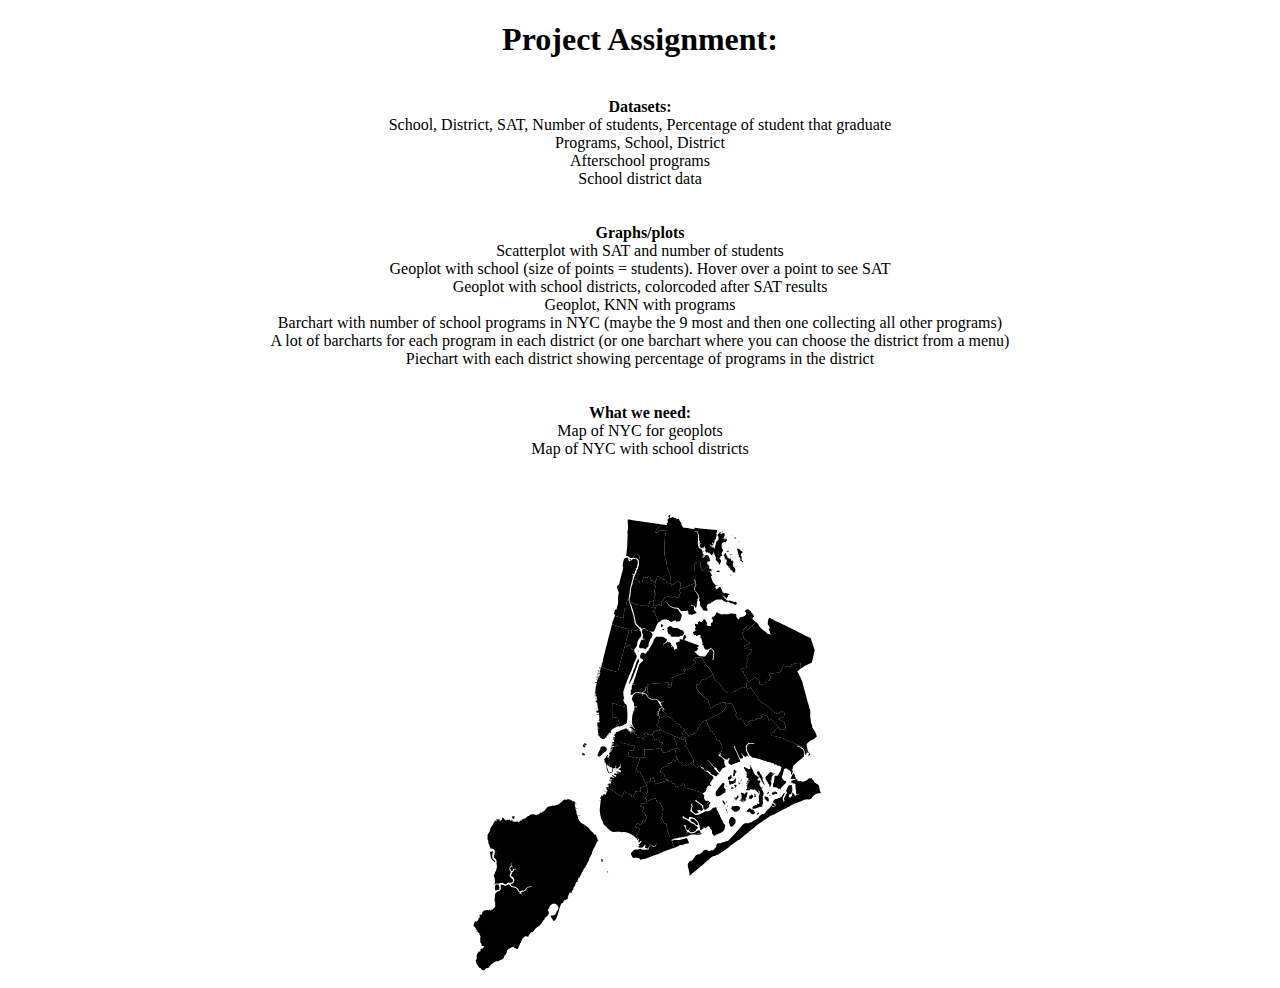
==== finalassignment/index.html @ 37b3499d "no message" ====
<!DOCTYPE html>
<html>
	<head>
		<meta charset="utf-8">
		<title>D3 Page Template</title>
		<script type="text/javascript" src="../d3/d3.js"></script>
		<link rel="stylesheet" href="style.css">
	</head>
<body>
	<h1>Project Assignment:</h1>
	<br/>
	<b>Datasets:</b><br/>
	School, District, SAT, Number of students, Percentage of student that graduate<br/>
	Programs, School, District <br/>
	Afterschool programs <br>
	School district data <br>
	
	<br/>
	<br/>
	<b>Graphs/plots</b><br/>
	Scatterplot with SAT and number of students <br/>
	Geoplot with school (size of points = students). Hover over a point to see SAT <br/>
	Geoplot with school districts, colorcoded after SAT results </br>
	Geoplot, KNN with programs <br/>
	Barchart with number of school programs in NYC (maybe the 9 most and then one collecting all other programs) <br/>
	A lot of barcharts for each program in each district (or one barchart where you can choose the district from a menu) <br>
	Piechart with each district showing percentage of programs in the district <br>
	<br/>
	<br/>
	<b>What we need:</b> <br/>
	Map of NYC for geoplots <br/>
	Map of NYC with school districts <br/>
	
	
	<br/>
	
	<script type="text/javascript">
	
	var w = 500;
	var h = 500;
	
	
						
	d3.json("districts.json", function(json) {

	var center = d3.geo.centroid(json)
	var offset = [300, 0];
    //var projection = d3.geo.mercator().center(center)
      //    .translate(offset);
	var projection = d3.geo.conicEqualArea().scale([55000]).translate([480, 250]).center([22.35, 40.65]).rotate([96, 0]).parallels([29.5, 45.5]);

	var path = d3.geo.path()
						.projection(projection);
	
	var svg = d3.select("body")
						.append("svg")
						.attr("width", w)
						.attr("height", h);
						
        svg.selectAll("path")
           .data(json.features)
           .enter()
           .append("path")
           .attr("d", path);

	});
	</script>

</body>
</html
---- finalassignment/style.css ----
div.bar {
    display: inline-block;
    width: 20px;
    height: 75px; 
    background-color: teal;
	margin-right: 2px;
}

svg.rect {
	margin-right: 2px;
}

.axis path,
.axis line {
    fill: none;
    stroke: black;
    shape-rendering: crispEdges;
}

.axis text {
    font-family: sans-serif;
    font-size: 11px;
}


body {
    text-align: center;
}
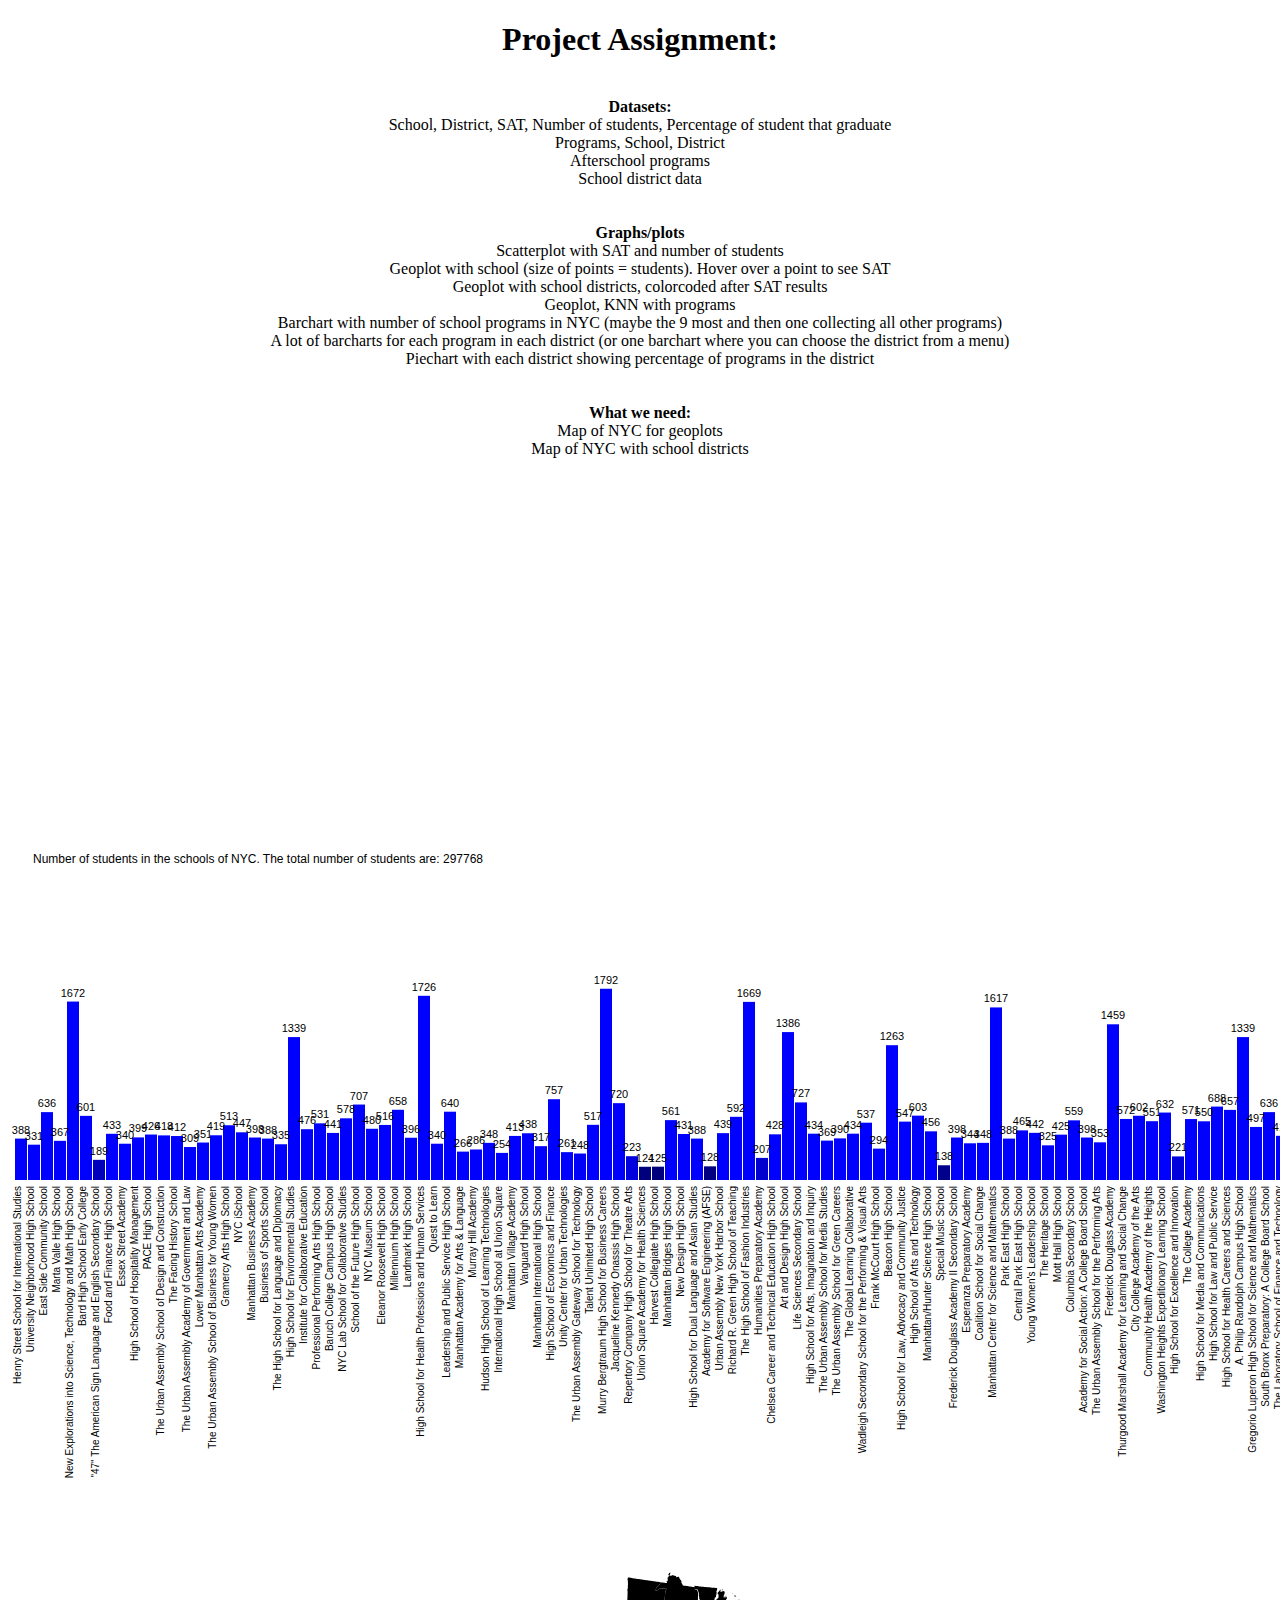
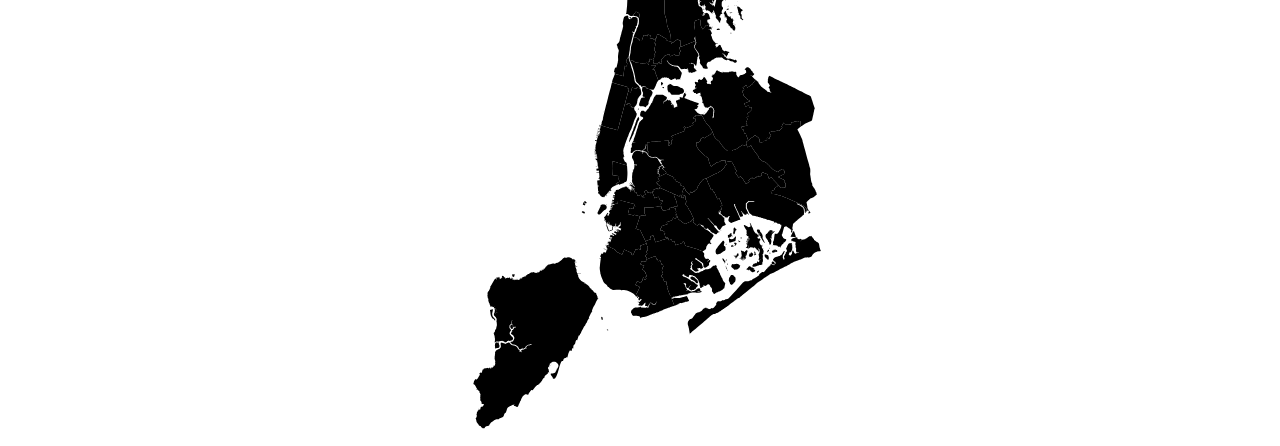
==== commit c231ef9b: "skoler..." ====
--- a/finalassignment/index.html
+++ b/finalassignment/index.html
@@ -65,6 +65,124 @@
 
 	});
 	</script>
+	
+	
+	<br>
+	<br>
+	<br>
+	<div id="ass2c"></div>	
+	<script type="text/javascript">
+
+	var barw = 5500;
+	var barh = 1000;
+	
+	var focusScaleX;
+	var focusScaleY;
+	var totalnumber = 0;
+
+
+	var barsvg = d3.select("#ass2c")
+			.append("svg")
+			.attr("class", "barchart")
+			.attr("width", barw)
+			.attr("height", barh);
+			
+	
+	var highschoolDataset;
+	d3.json("HS-data.json", function(json) {
+			highschoolDataset = json["data"];
+			createChart();
+		});
+		
+	
+	function createChart(){
+		focusScaleX = d3.scale.ordinal()
+						.domain(d3.range(highschoolDataset.length))
+						.rangeRoundBands([0, barw], 0.05);
+		focusScaleY = d3.scale.linear()
+						.domain([0, d3.max(highschoolDataset, function(d){ return d["Students"]; })])
+						.range([0, barh-900]);
+		
+		//Create bars
+		barsvg.selectAll("rect")
+		   .data(highschoolDataset)	
+		   .enter()
+		   .append("rect")
+		   .attr("x", function(d, i) {
+				return focusScaleX(i);
+		   })
+		   .attr("y", function(d) {
+		   if(parseInt(d["Students"]) > 0){
+				totalnumber = totalnumber + parseInt(d["Students"]); //Getting total number of students in the schools
+				console.log(totalnumber);
+		   }
+				return barh - focusScaleY(d["Students"])-350;
+		   })
+		   .attr("width", focusScaleX.rangeBand())
+		   .attr("height", function(d) {
+				return focusScaleY(d["Students"]);
+		   })
+		   .attr("fill", function(d) {
+				return "rgb(0, 0, " + (d["Students"]) + ")";
+		   });
+		   
+		//Create labels
+		barsvg.selectAll("text")
+		   .data(highschoolDataset)
+		   .enter()
+		   .append("text")
+			.attr("transform", "rotate(-90)")
+		   .text(function(d) {
+				return d["Name"];
+		   })
+		   .attr("text-anchor", "end")
+		   .attr("y", function(d, i) {
+				return focusScaleX(i) + focusScaleX.rangeBand() / 2;
+		   })
+		   .attr("x", function(d) {
+				return -barh + 344;
+		   })
+		   .attr("font-family", "sans-serif")
+		   .attr("font-size", "10px")
+		   .attr("fill", "black");
+		   
+		   
+		   //Create more labels
+		barsvg.selectAll("text.Students")
+		   .data(highschoolDataset)
+		   .enter()
+		   .append("text")
+		   .attr("class", "Students")
+		   .text(function(d) {
+				return d["Students"];
+		   })
+		   .attr("text-anchor", "middle")
+		   .attr("x", function(d, i) {
+				return focusScaleX(i) + focusScaleX.rangeBand() / 2;
+		   })
+		   .attr("y", function(d) {
+				return barh - focusScaleY(d["Students"]) - 355;
+		   })
+		   .attr("font-family", "sans-serif")
+		   .attr("font-size", "11px")
+		   .attr("fill", "black");
+		   
+		   
+		barsvg.append("text")
+			.attr("class", "year")
+			.attr("text-anchor", "middle")
+			.attr("x", w/2)
+			.attr("y", barh/3)
+			.attr("font-family", "sans-serif")
+			.attr("font-size", "12px")
+			.text("Number of students in the schools of NYC. The total number of students are: " + totalnumber);
+		   
+			   
+	}
+	
+	
+	
+	</script>
 
 </body>
 </html
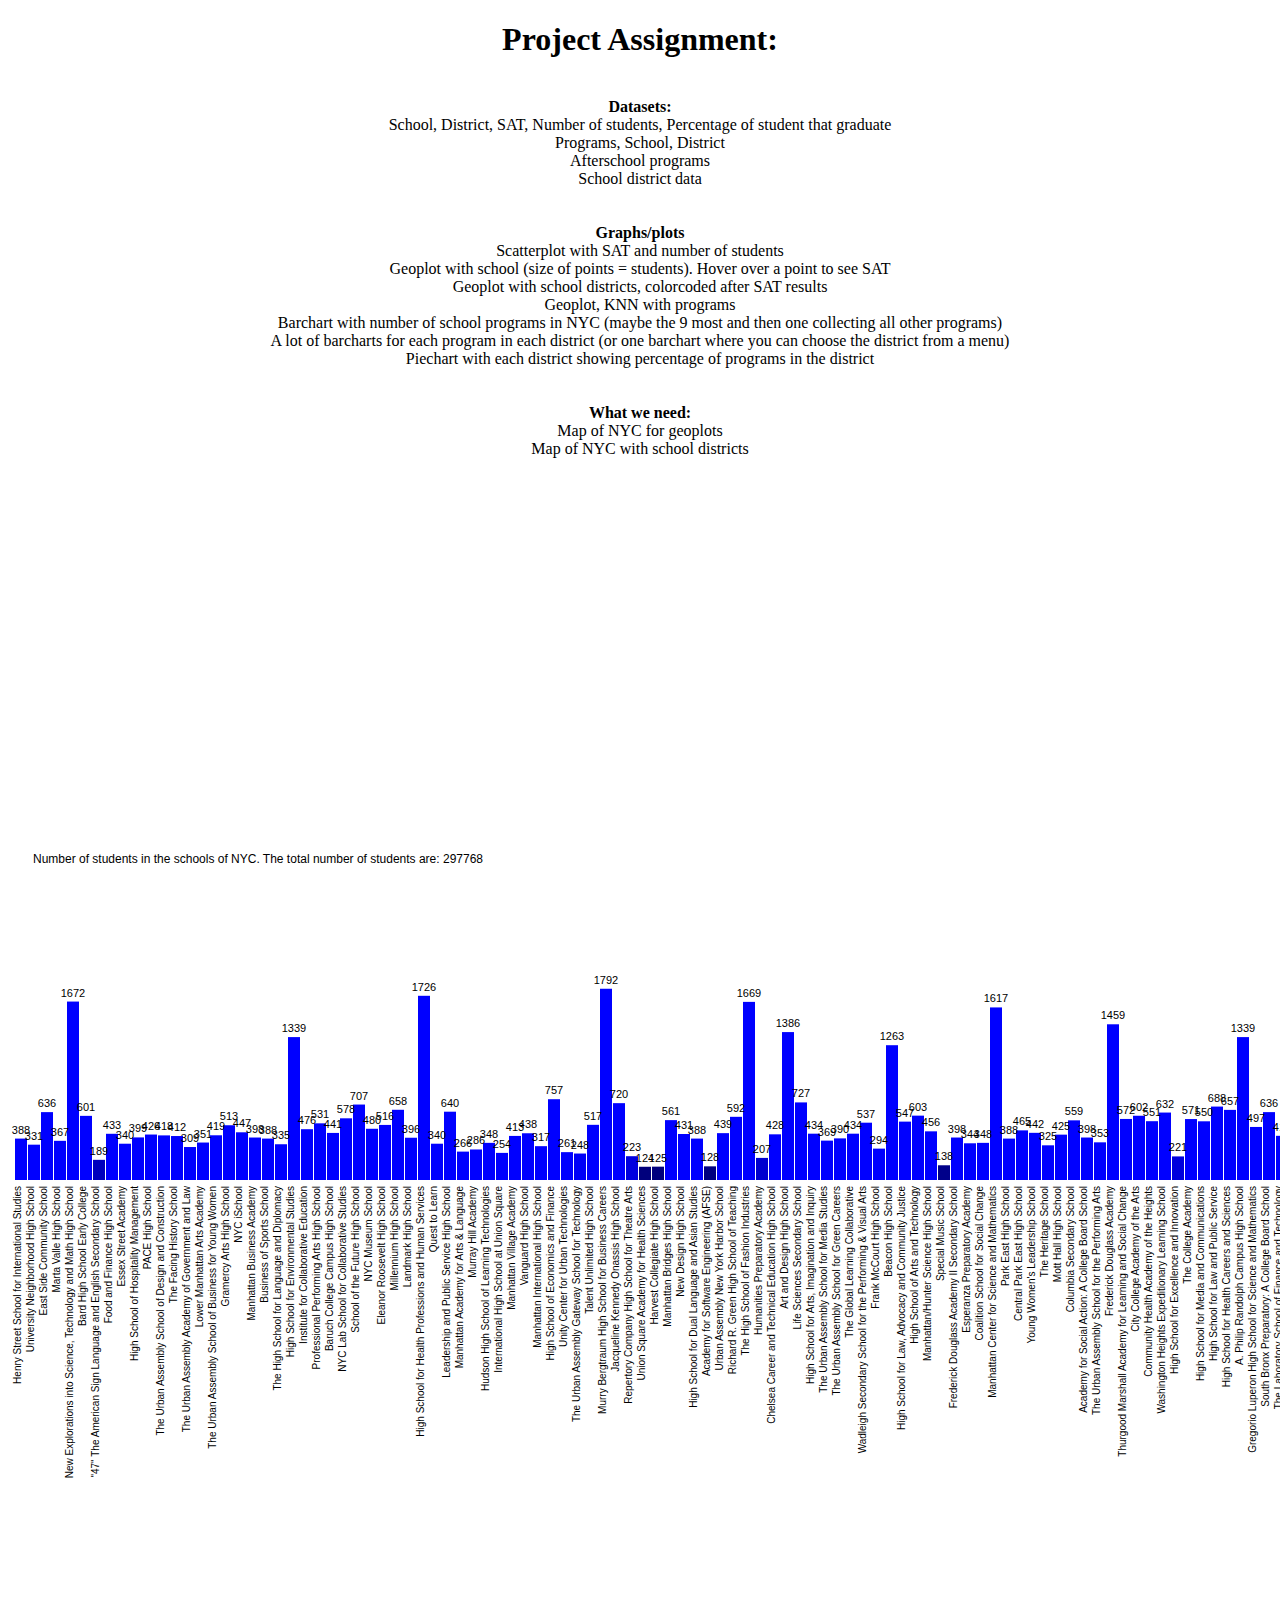
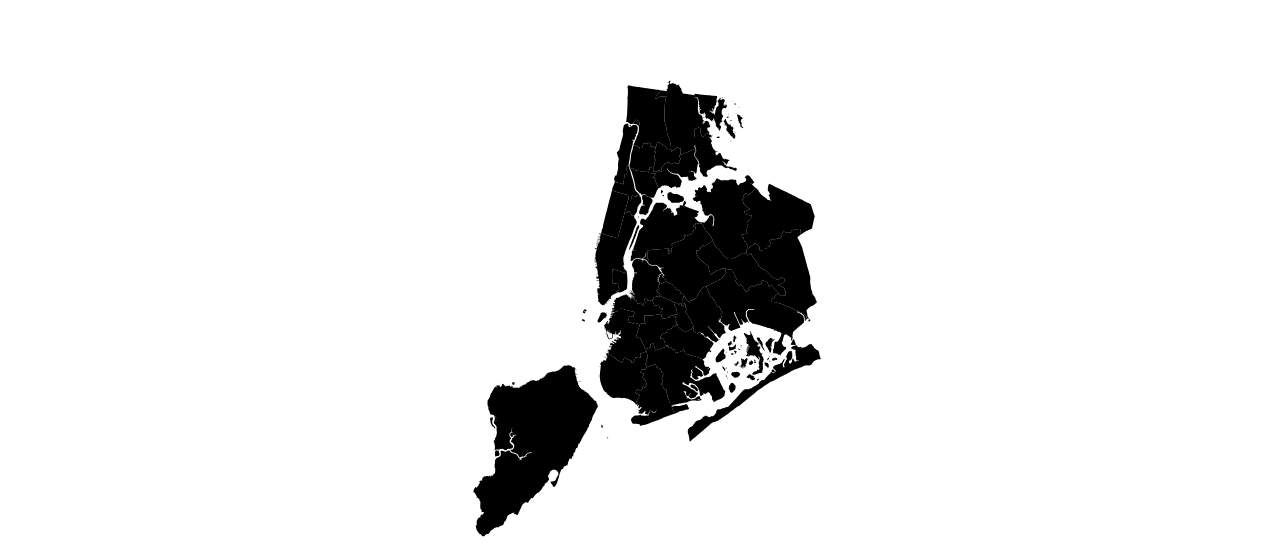
==== commit 53fa07f6: "again" ====
--- a/finalassignment/index.html
+++ b/finalassignment/index.html
@@ -183,6 +183,13 @@
 	
 	
 	</script>
+	
+	<br>
+	<br>
+	<br>
+	<br>
+	<br>
+	<br>
 
 </body>
-</html
+</html>
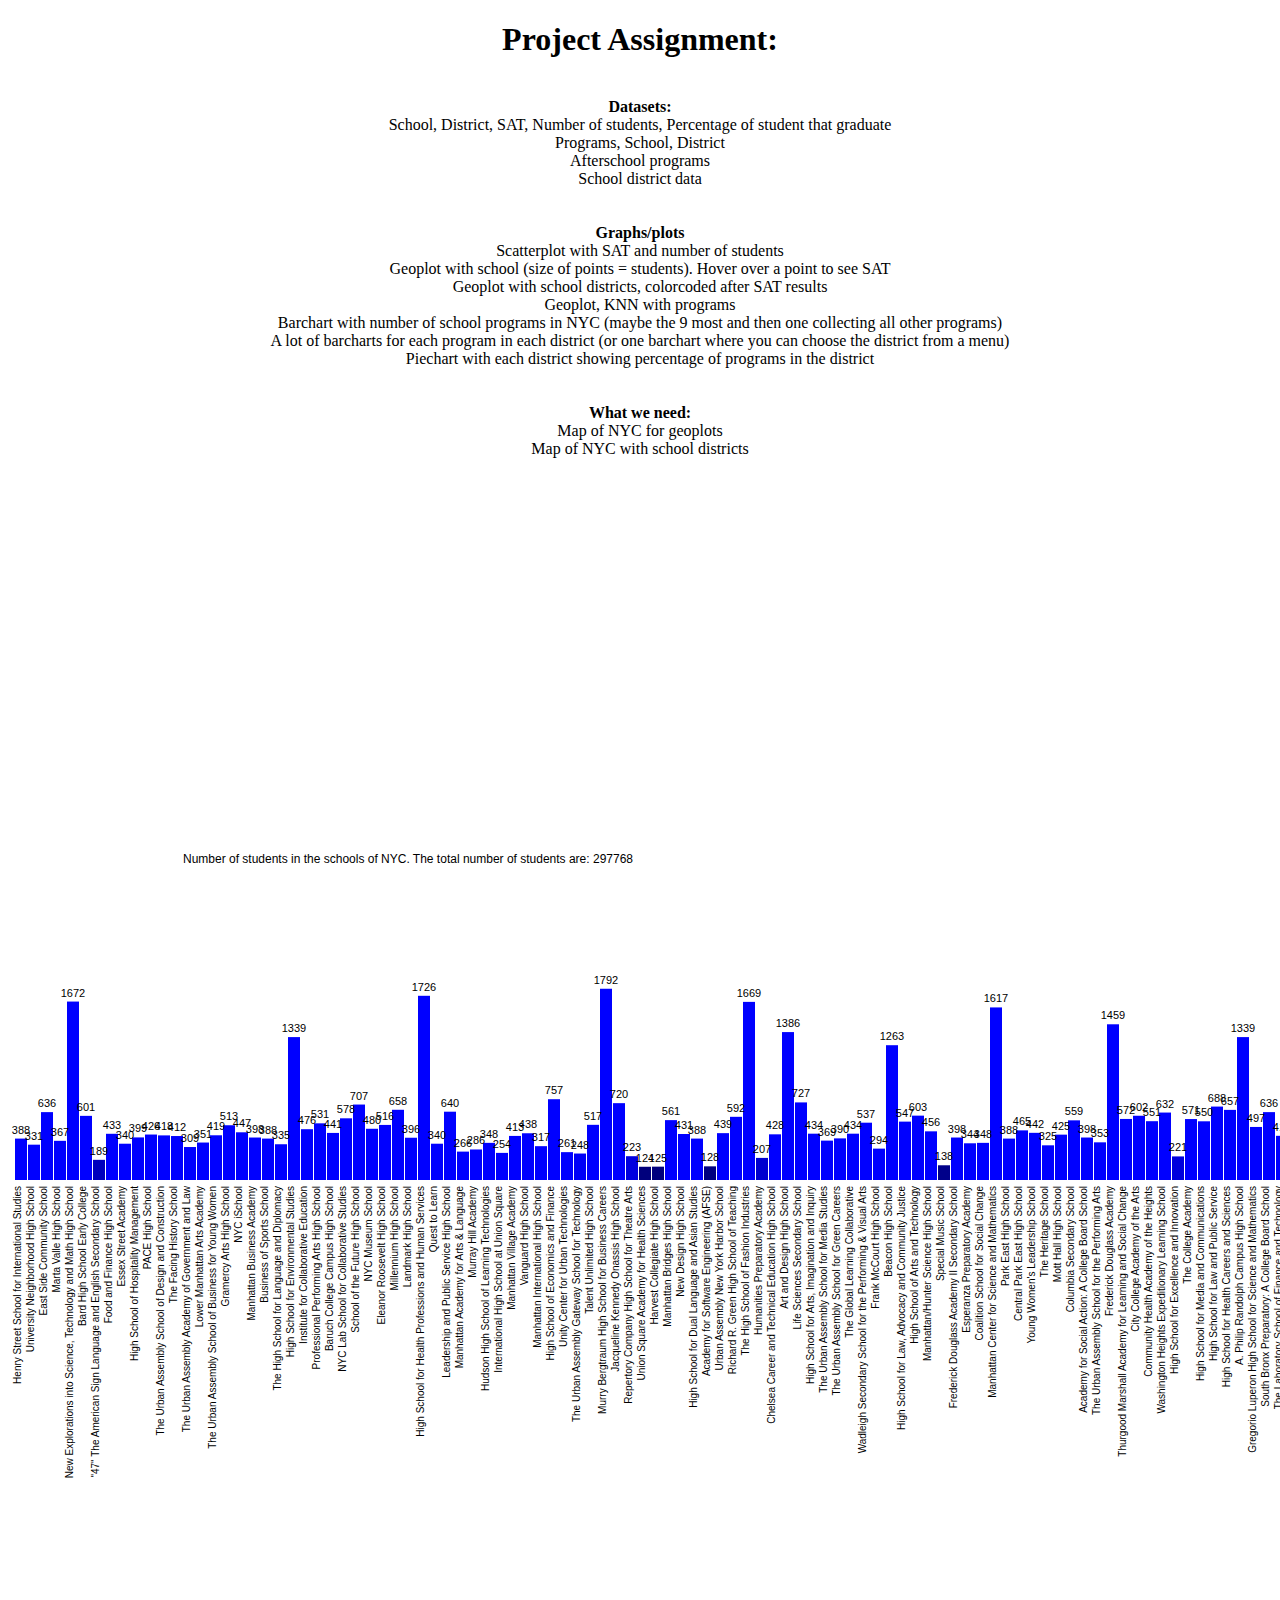
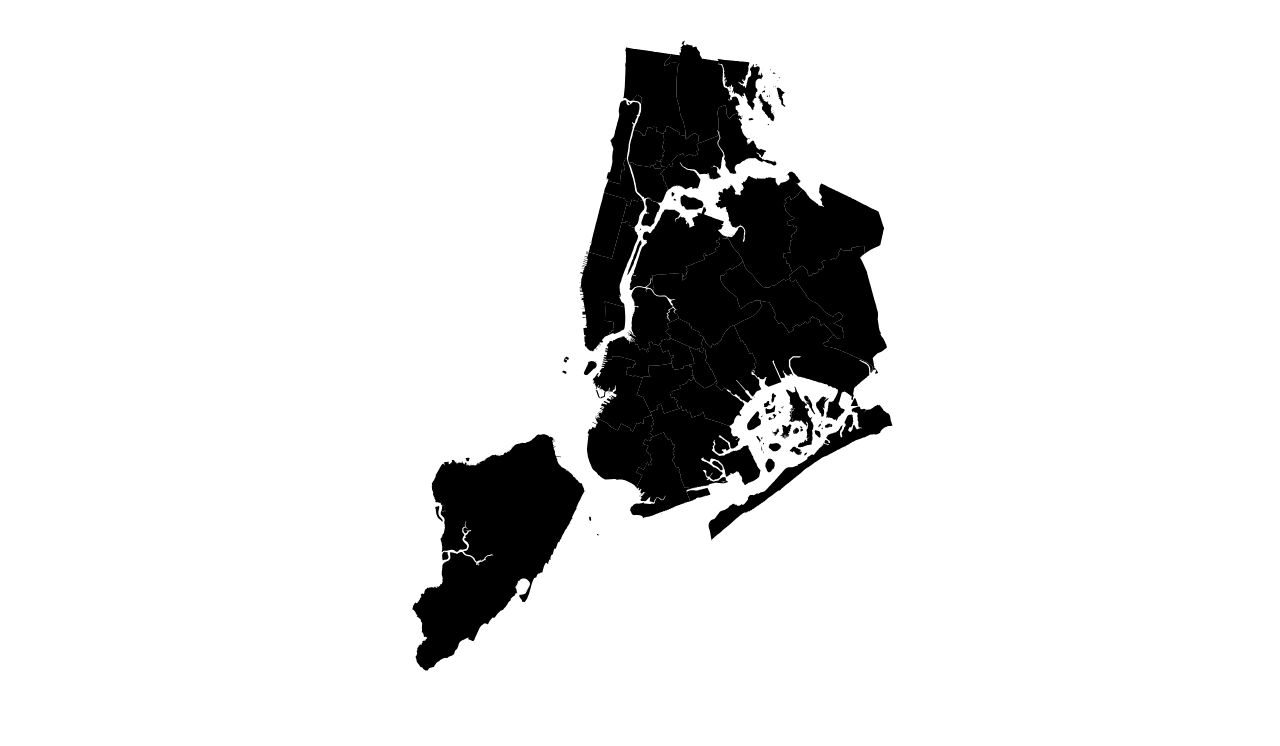
==== commit 9cffc7f5: "little update to size and closing tag" ====
--- a/finalassignment/index.html
+++ b/finalassignment/index.html
@@ -36,8 +36,8 @@
 	
 	<script type="text/javascript">
 	
-	var w = 500;
-	var h = 500;
+	var w = 800;
+	var h = 800;
 	
 	
 						
@@ -47,7 +47,7 @@
 	var offset = [300, 0];
     //var projection = d3.geo.mercator().center(center)
       //    .translate(offset);
-	var projection = d3.geo.conicEqualArea().scale([55000]).translate([480, 250]).center([22.35, 40.65]).rotate([96, 0]).parallels([29.5, 45.5]);
+	var projection = d3.geo.conicEqualArea().scale([76000]).translate([480, 250]).center([22.15, 40.80]).rotate([96, 0]).parallels([29.5, 45.5]);
 
 	var path = d3.geo.path()
 						.projection(projection);
@@ -183,13 +183,6 @@
 	
 	
 	</script>
-	
-	<br>
-	<br>
-	<br>
-	<br>
-	<br>
-	<br>
 
 </body>
-</html>
+</html
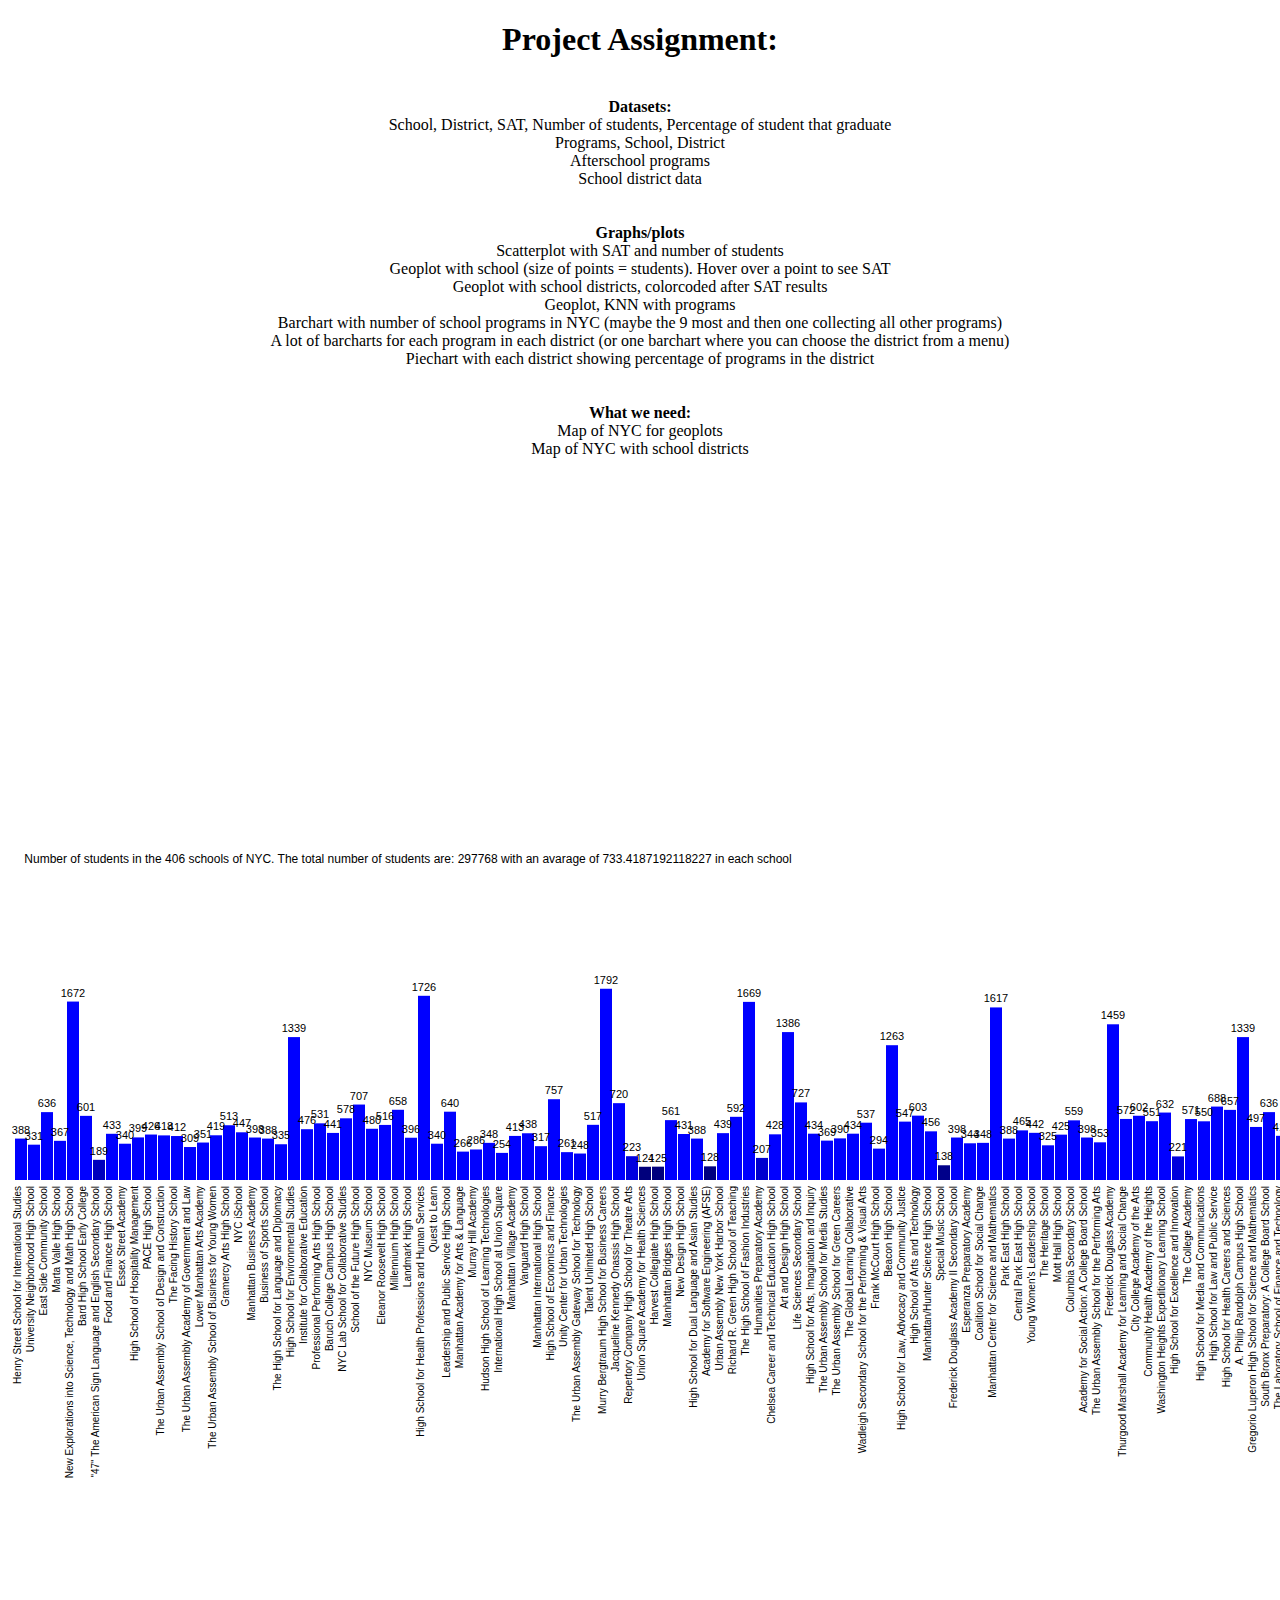
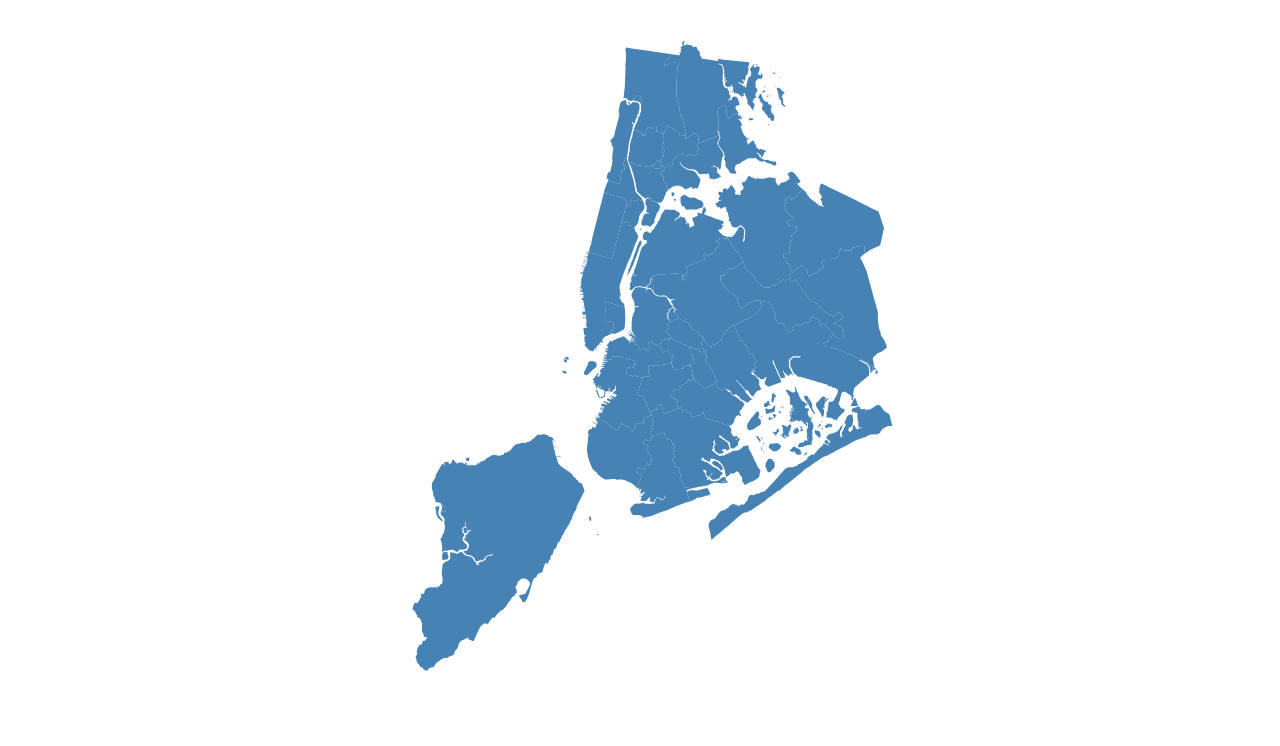
==== commit 1751e0bb: "small changes" ====
--- a/finalassignment/index.html
+++ b/finalassignment/index.html
@@ -61,7 +61,8 @@
            .data(json.features)
            .enter()
            .append("path")
-           .attr("d", path);
+           .attr("d", path)
+		   .style("fill", "steelblue");
 
 	});
 	</script>
@@ -79,6 +80,7 @@
 	var focusScaleX;
 	var focusScaleY;
 	var totalnumber = 0;
+	var schools = 0;
 
 
 	var barsvg = d3.select("#ass2c")
@@ -114,7 +116,7 @@
 		   .attr("y", function(d) {
 		   if(parseInt(d["Students"]) > 0){
 				totalnumber = totalnumber + parseInt(d["Students"]); //Getting total number of students in the schools
-				console.log(totalnumber);
+				schools = schools + 1; //Getting total number of schools
 		   }
 				return barh - focusScaleY(d["Students"])-350;
 		   })
@@ -175,7 +177,7 @@
 			.attr("y", barh/3)
 			.attr("font-family", "sans-serif")
 			.attr("font-size", "12px")
-			.text("Number of students in the schools of NYC. The total number of students are: " + totalnumber);
+			.text("Number of students in the "+schools+" schools of NYC. The total number of students are: " + totalnumber + " with an avarage of " + totalnumber/schools + " in each school");
 		   
 			   
 	}
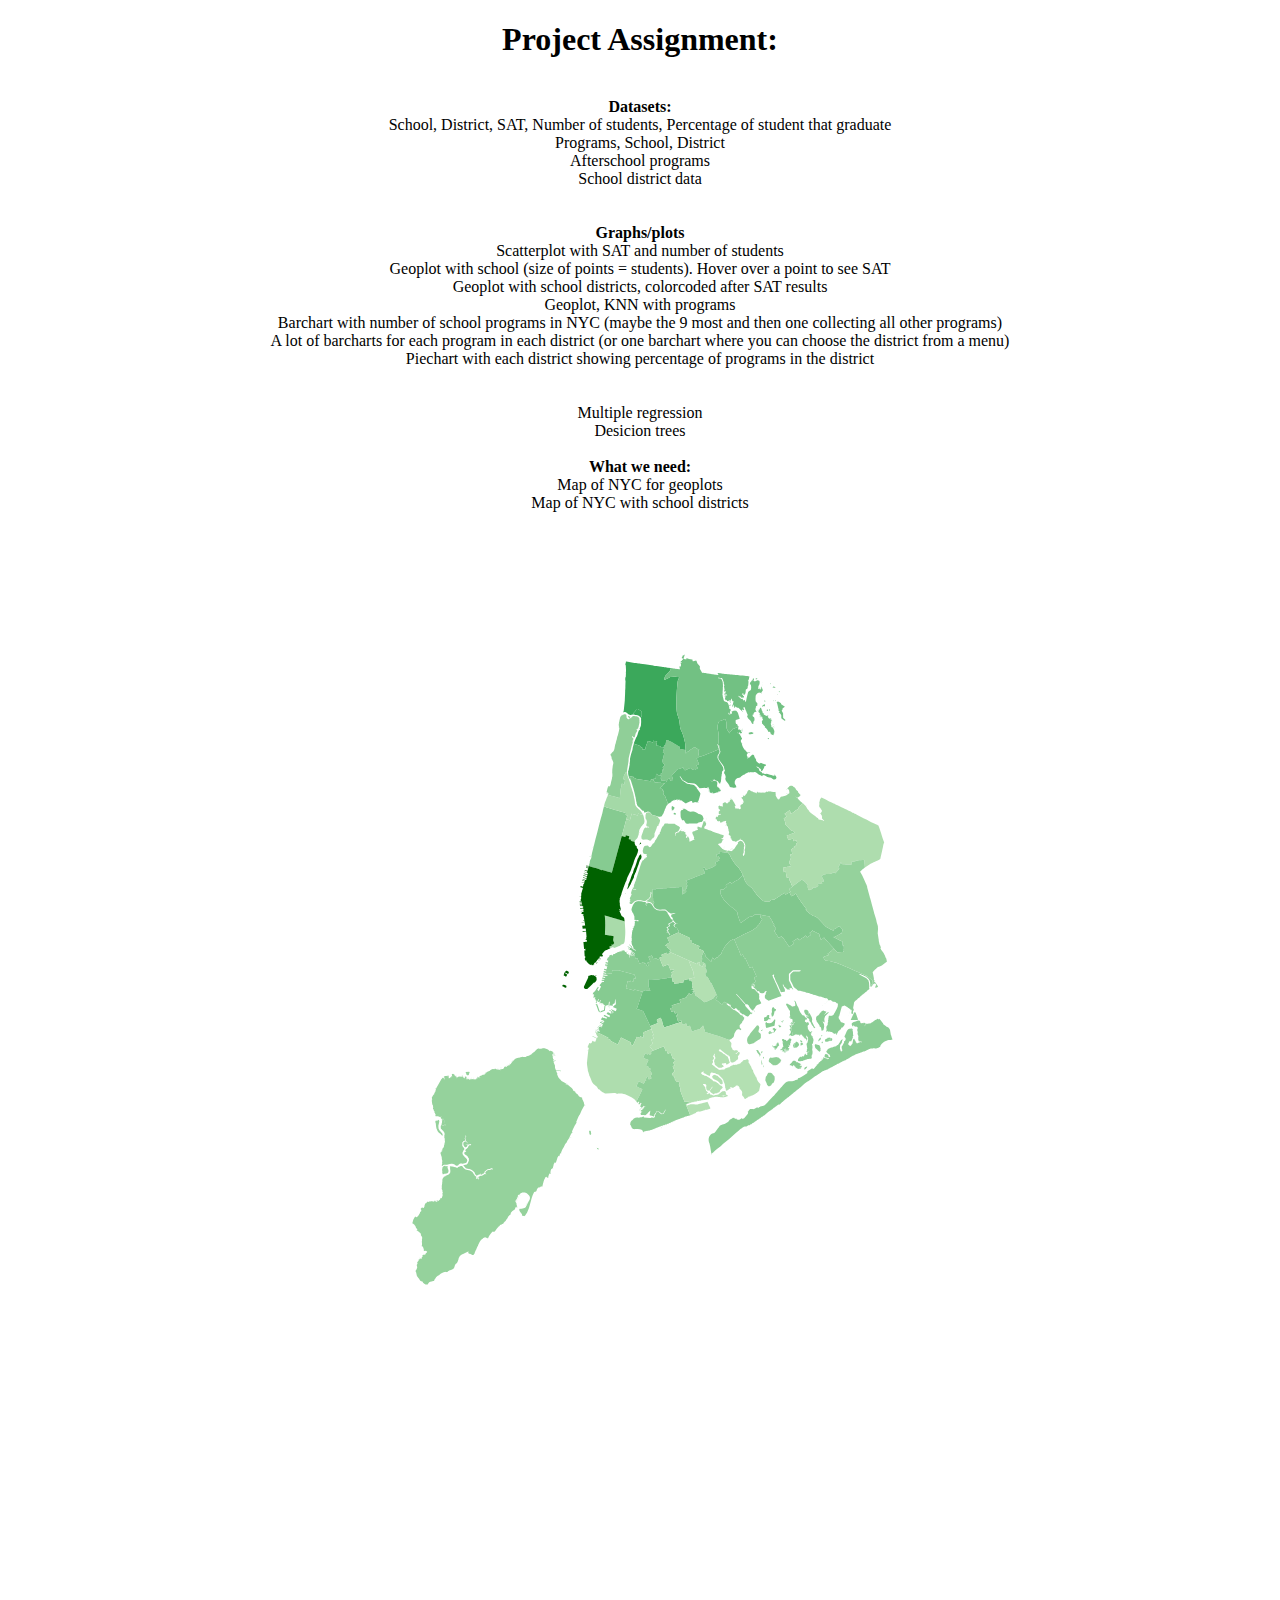
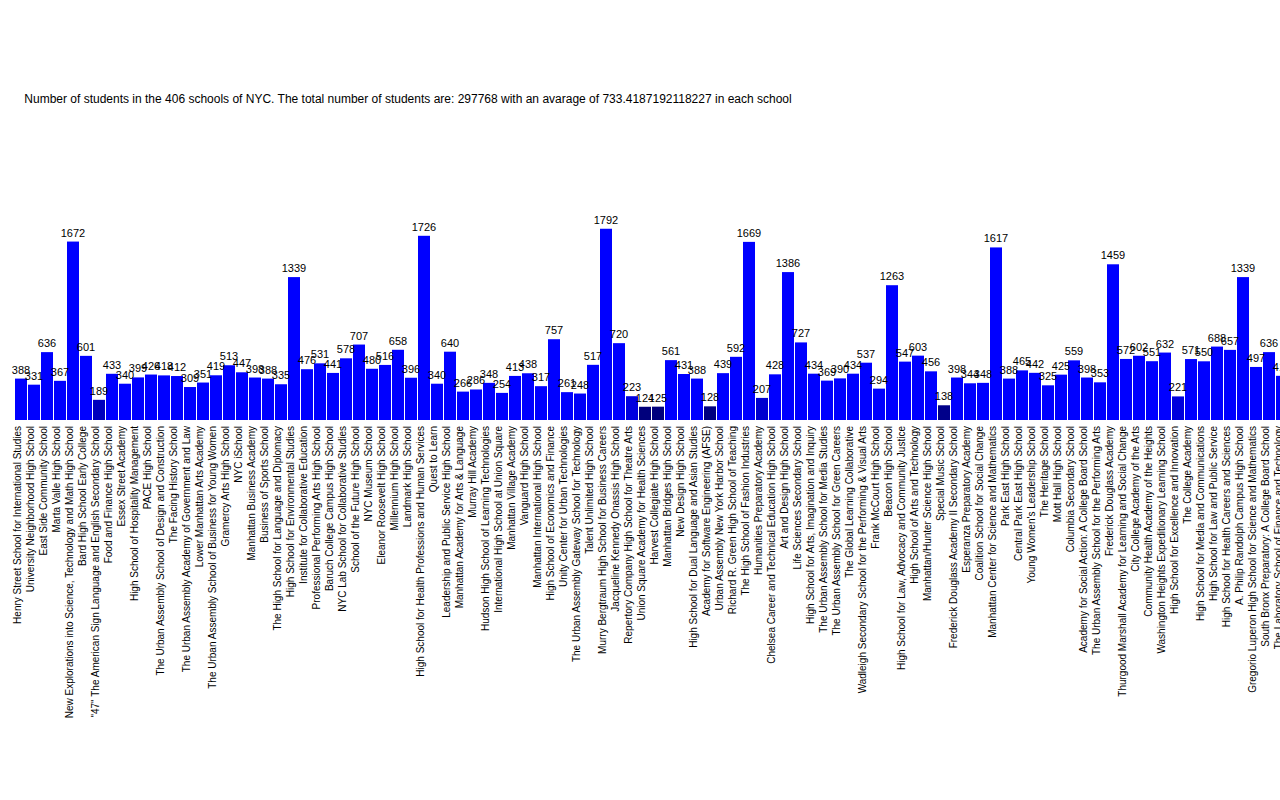
==== commit 2afdc44a: "Code cleanup and colorscale on map" ====
--- a/finalassignment/index.html
+++ b/finalassignment/index.html
@@ -8,70 +8,92 @@
 	</head>
 <body>
 	<h1>Project Assignment:</h1>
-	<br/>
-	<b>Datasets:</b><br/>
-	School, District, SAT, Number of students, Percentage of student that graduate<br/>
-	Programs, School, District <br/>
+	<br>
+	<b>Datasets:</b><br>
+	School, District, SAT, Number of students, Percentage of student that graduate<br>
+	Programs, School, District <br>
 	Afterschool programs <br>
 	School district data <br>
 	
-	<br/>
-	<br/>
-	<b>Graphs/plots</b><br/>
-	Scatterplot with SAT and number of students <br/>
-	Geoplot with school (size of points = students). Hover over a point to see SAT <br/>
-	Geoplot with school districts, colorcoded after SAT results </br>
-	Geoplot, KNN with programs <br/>
-	Barchart with number of school programs in NYC (maybe the 9 most and then one collecting all other programs) <br/>
+	<br>
+	<br>
+	<b>Graphs/plots</b><br>
+	Scatterplot with SAT and number of students <br>
+	Geoplot with school (size of points = students). Hover over a point to see SAT <br>
+	Geoplot with school districts, colorcoded after SAT results <br>
+	Geoplot, KNN with programs <br>
+	Barchart with number of school programs in NYC (maybe the 9 most and then one collecting all other programs) <br>
 	A lot of barcharts for each program in each district (or one barchart where you can choose the district from a menu) <br>
 	Piechart with each district showing percentage of programs in the district <br>
-	<br/>
-	<br/>
-	<b>What we need:</b> <br/>
-	Map of NYC for geoplots <br/>
-	Map of NYC with school districts <br/>
-	
-	
-	<br/>
+	<br>
+	<br>
+	Multiple regression<br>
+	Desicion trees<br>
+	<br>
+	<b>What we need:</b> <br>
+	Map of NYC for geoplots <br>
+	Map of NYC with school districts <br>
+	
+	
+	<br>
+	<br>
+	<div id="ass2Map"></div>	
+	<br>
+	<div id="barWithNumberOfStudents"></div>	
+	<br>
 	
 	<script type="text/javascript">
 	
 	var w = 800;
 	var h = 800;
-	
+	d3.json("HS-data.json", function(json) {
+		schooldata = json["data"];
+		
+		d3.json("districts.json", function(json) {
+			var colorScale = d3.scale.linear()
+				.range(['#c7e9c0', '#31a354']) // or use hex values
+				.domain([0, 30]);
+	
+			var center = d3.geo.centroid(json)
+			var offset = [300, 0];
+			var projection = d3.geo.conicEqualArea().scale([76000])
+								.translate([480, 250])
+								.center([22.15, 40.80])
+								.rotate([96, 0])
+								.parallels([29.5, 45.5]);
+
+			var path = d3.geo.path()
+								.projection(projection);
+			
+			var svg = d3.select("#ass2Map")
+								.append("svg")
+								.attr("width", w)
+								.attr("height", h);
+								
+			svg.selectAll("path")
+			   .data(json.features)
+			   .enter()
+			   .append("path")
+			   .attr("d", path)
+			   .style("fill", function(d, i) { 
+					numofschools = 0;
+					for(school in schooldata){
+						if(schooldata[school]["District"] === json["features"][i]["properties"]["school_dist"]){
+							numofschools = numofschools + 1;
+						}
+					}
+					//document.write(numofschools+" schools in district " +json["features"][i]["properties"]["school_dist"]+ "<br>");
+					
+				   return colorScale(numofschools);
+			   });
+
+		});
+	});
 	
 						
-	d3.json("districts.json", function(json) {
-
-	var center = d3.geo.centroid(json)
-	var offset = [300, 0];
-    //var projection = d3.geo.mercator().center(center)
-      //    .translate(offset);
-	var projection = d3.geo.conicEqualArea().scale([76000]).translate([480, 250]).center([22.15, 40.80]).rotate([96, 0]).parallels([29.5, 45.5]);
-
-	var path = d3.geo.path()
-						.projection(projection);
-	
-	var svg = d3.select("body")
-						.append("svg")
-						.attr("width", w)
-						.attr("height", h);
-						
-        svg.selectAll("path")
-           .data(json.features)
-           .enter()
-           .append("path")
-           .attr("d", path)
-		   .style("fill", "steelblue");
-
-	});
+	
 	</script>
 	
-	
-	<br>
-	<br>
-	<br>
-	<div id="ass2c"></div>	
 	<script type="text/javascript">
 
 	var barw = 5500;
@@ -83,7 +105,7 @@
 	var schools = 0;
 
 
-	var barsvg = d3.select("#ass2c")
+	var barsvg = d3.select("#barWithNumberOfStudents")
 			.append("svg")
 			.attr("class", "barchart")
 			.attr("width", barw)
@@ -93,98 +115,88 @@
 	var highschoolDataset;
 	d3.json("HS-data.json", function(json) {
 			highschoolDataset = json["data"];
-			createChart();
-		});
-		
-	
-	function createChart(){
-		focusScaleX = d3.scale.ordinal()
+			focusScaleX = d3.scale.ordinal()
 						.domain(d3.range(highschoolDataset.length))
 						.rangeRoundBands([0, barw], 0.05);
-		focusScaleY = d3.scale.linear()
-						.domain([0, d3.max(highschoolDataset, function(d){ return d["Students"]; })])
-						.range([0, barh-900]);
-		
-		//Create bars
-		barsvg.selectAll("rect")
-		   .data(highschoolDataset)	
-		   .enter()
-		   .append("rect")
-		   .attr("x", function(d, i) {
-				return focusScaleX(i);
-		   })
-		   .attr("y", function(d) {
-		   if(parseInt(d["Students"]) > 0){
-				totalnumber = totalnumber + parseInt(d["Students"]); //Getting total number of students in the schools
-				schools = schools + 1; //Getting total number of schools
-		   }
-				return barh - focusScaleY(d["Students"])-350;
-		   })
-		   .attr("width", focusScaleX.rangeBand())
-		   .attr("height", function(d) {
-				return focusScaleY(d["Students"]);
-		   })
-		   .attr("fill", function(d) {
-				return "rgb(0, 0, " + (d["Students"]) + ")";
-		   });
-		   
-		//Create labels
-		barsvg.selectAll("text")
-		   .data(highschoolDataset)
-		   .enter()
-		   .append("text")
-			.attr("transform", "rotate(-90)")
-		   .text(function(d) {
-				return d["Name"];
-		   })
-		   .attr("text-anchor", "end")
-		   .attr("y", function(d, i) {
-				return focusScaleX(i) + focusScaleX.rangeBand() / 2;
-		   })
-		   .attr("x", function(d) {
-				return -barh + 344;
-		   })
-		   .attr("font-family", "sans-serif")
-		   .attr("font-size", "10px")
-		   .attr("fill", "black");
-		   
-		   
-		   //Create more labels
-		barsvg.selectAll("text.Students")
-		   .data(highschoolDataset)
-		   .enter()
-		   .append("text")
-		   .attr("class", "Students")
-		   .text(function(d) {
-				return d["Students"];
-		   })
-		   .attr("text-anchor", "middle")
-		   .attr("x", function(d, i) {
-				return focusScaleX(i) + focusScaleX.rangeBand() / 2;
-		   })
-		   .attr("y", function(d) {
-				return barh - focusScaleY(d["Students"]) - 355;
-		   })
-		   .attr("font-family", "sans-serif")
-		   .attr("font-size", "11px")
-		   .attr("fill", "black");
-		   
-		   
-		barsvg.append("text")
-			.attr("class", "year")
-			.attr("text-anchor", "middle")
-			.attr("x", w/2)
-			.attr("y", barh/3)
-			.attr("font-family", "sans-serif")
-			.attr("font-size", "12px")
-			.text("Number of students in the "+schools+" schools of NYC. The total number of students are: " + totalnumber + " with an avarage of " + totalnumber/schools + " in each school");
-		   
-			   
-	}
-	
-	
+			focusScaleY = d3.scale.linear()
+							.domain([0, d3.max(highschoolDataset, function(d){ return d["Students"]; })])
+							.range([0, barh-900]);
+			
+			//Create bars
+			barsvg.selectAll("rect")
+			   .data(highschoolDataset)	
+			   .enter()
+			   .append("rect")
+			   .attr("x", function(d, i) {
+					return focusScaleX(i);
+			   })
+			   .attr("y", function(d) {
+			   if(parseInt(d["Students"]) > 0){
+					totalnumber = totalnumber + parseInt(d["Students"]); //Getting total number of students in the schools
+					schools = schools + 1; //Getting total number of schools
+			   }
+					return barh - focusScaleY(d["Students"])-350;
+			   })
+			   .attr("width", focusScaleX.rangeBand())
+			   .attr("height", function(d) {
+					return focusScaleY(d["Students"]);
+			   })
+			   .attr("fill", function(d) {
+					return "rgb(0, 0, " + (d["Students"]) + ")";
+			   });
+			   
+			//Create labels
+			barsvg.selectAll("text")
+			   .data(highschoolDataset)
+			   .enter()
+			   .append("text")
+				.attr("transform", "rotate(-90)")
+			   .text(function(d) {
+					return d["Name"];
+			   })
+			   .attr("text-anchor", "end")
+			   .attr("y", function(d, i) {
+					return focusScaleX(i) + focusScaleX.rangeBand() / 2;
+			   })
+			   .attr("x", function(d) {
+					return -barh + 344;
+			   })
+			   .attr("font-family", "sans-serif")
+			   .attr("font-size", "10px")
+			   .attr("fill", "black");
+			   
+			   
+			   //Create more labels
+			barsvg.selectAll("text.Students")
+			   .data(highschoolDataset)
+			   .enter()
+			   .append("text")
+			   .attr("class", "Students")
+			   .text(function(d) {
+					return d["Students"];
+			   })
+			   .attr("text-anchor", "middle")
+			   .attr("x", function(d, i) {
+					return focusScaleX(i) + focusScaleX.rangeBand() / 2;
+			   })
+			   .attr("y", function(d) {
+					return barh - focusScaleY(d["Students"]) - 355;
+			   })
+			   .attr("font-family", "sans-serif")
+			   .attr("font-size", "11px")
+			   .attr("fill", "black");
+			   
+			   
+			barsvg.append("text")
+				.attr("class", "year")
+				.attr("text-anchor", "middle")
+				.attr("x", w/2)
+				.attr("y", barh/3)
+				.attr("font-family", "sans-serif")
+				.attr("font-size", "12px")
+				.text("Number of students in the "+schools+" schools of NYC. The total number of students are: " + totalnumber + " with an avarage of " + totalnumber/schools + " in each school");
+		});
 	
 	</script>
-
 </body>
 </html
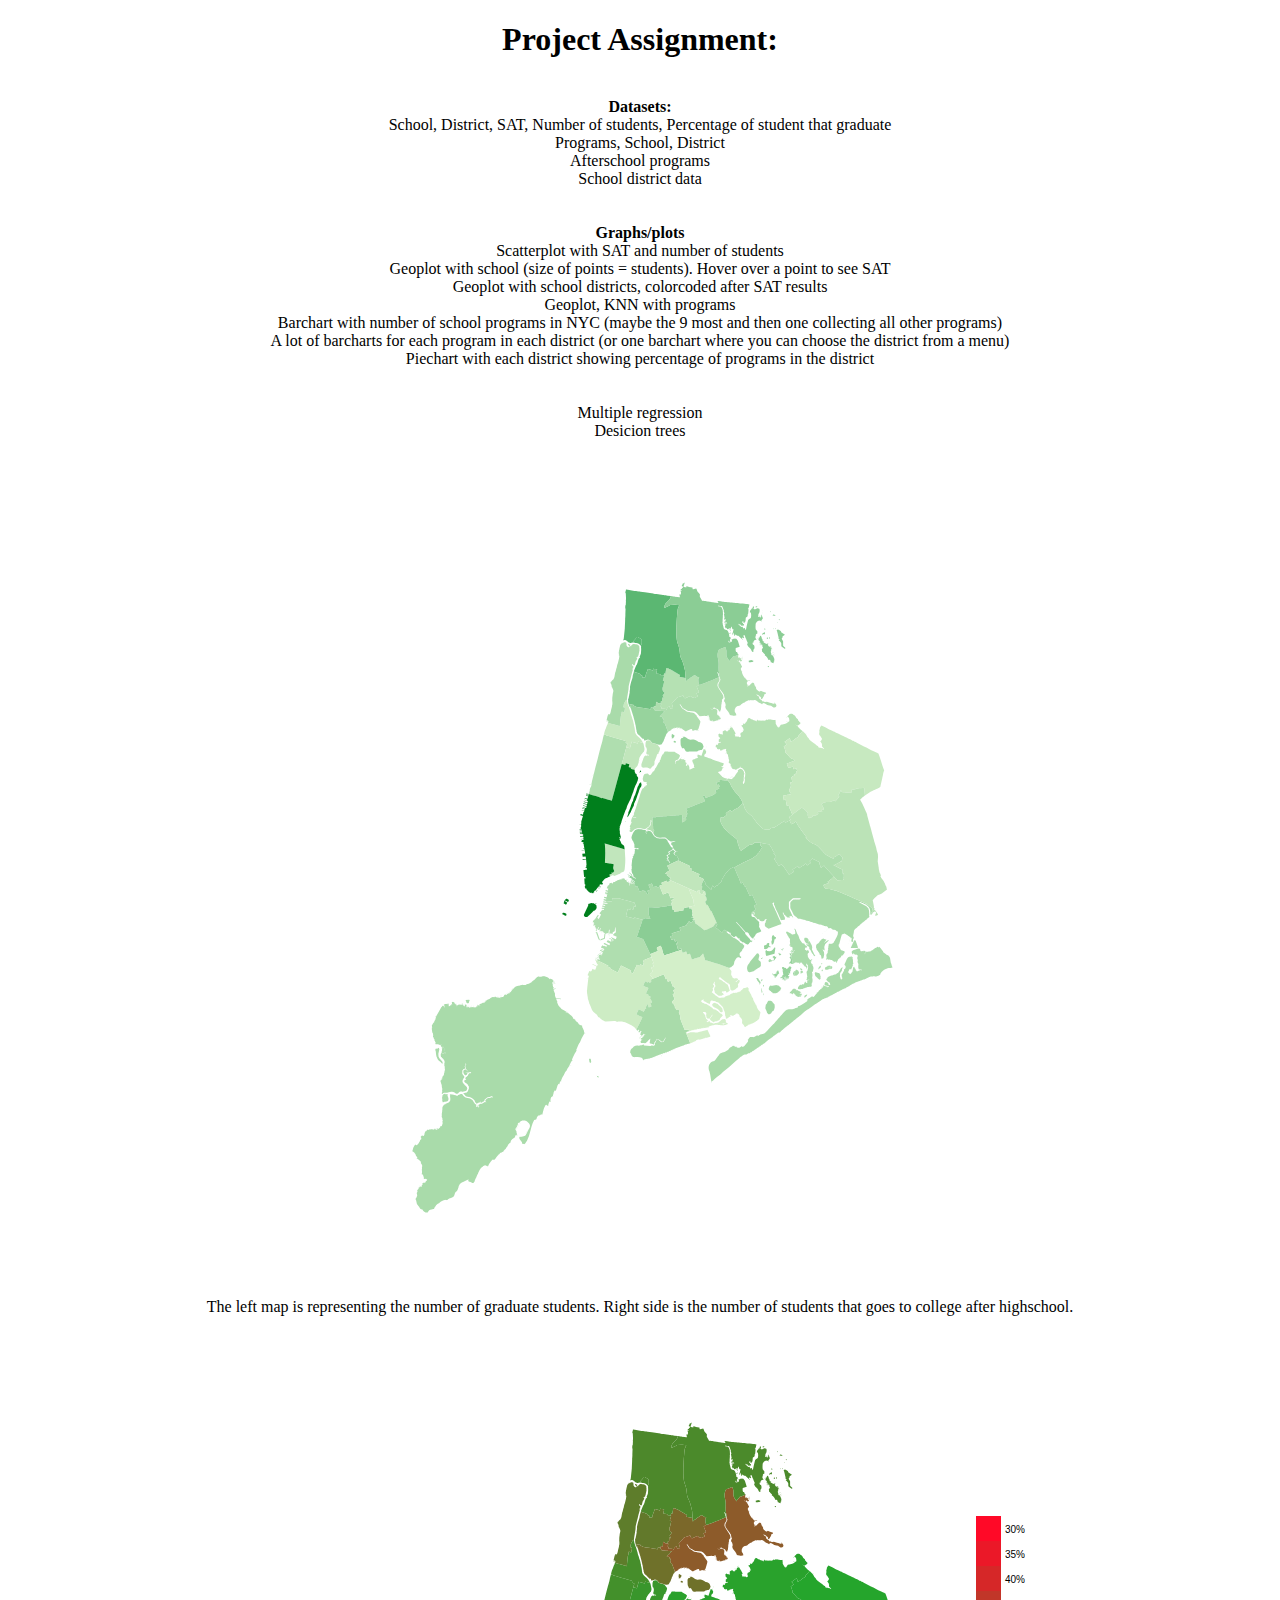
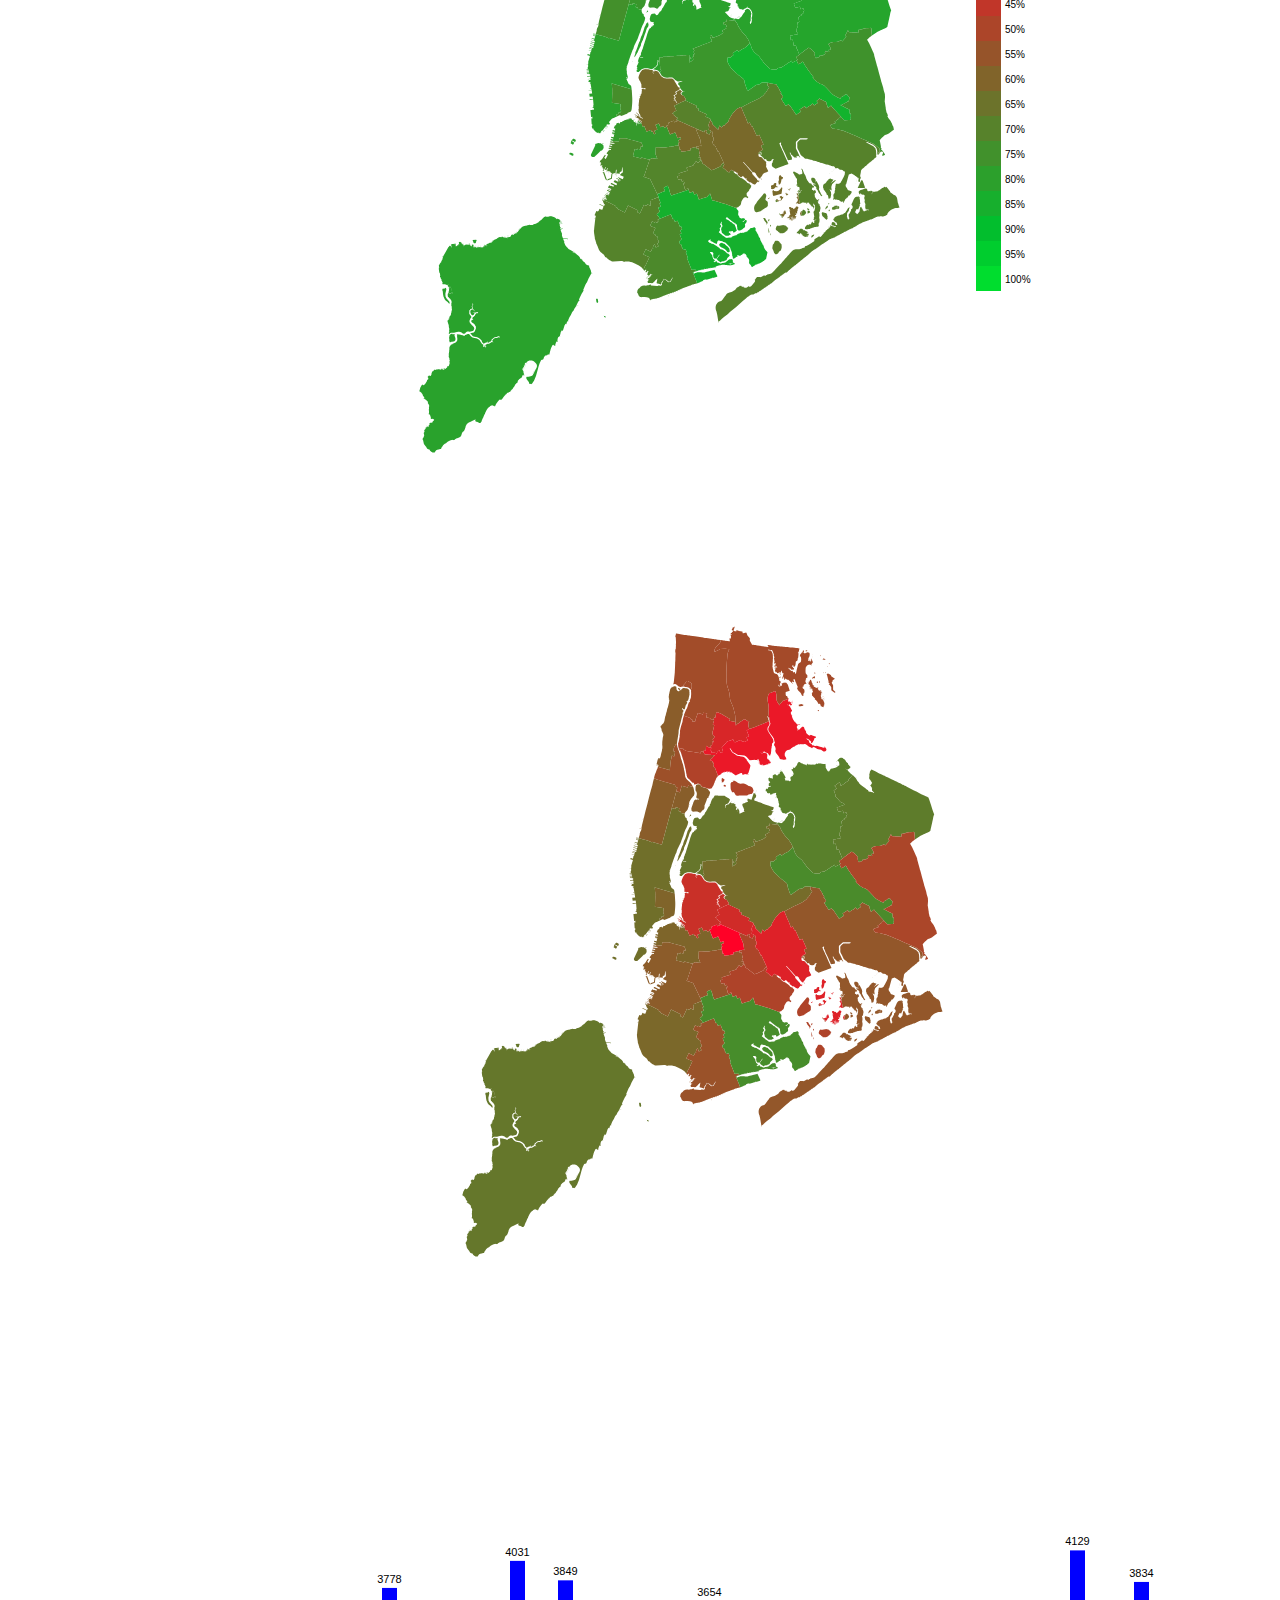
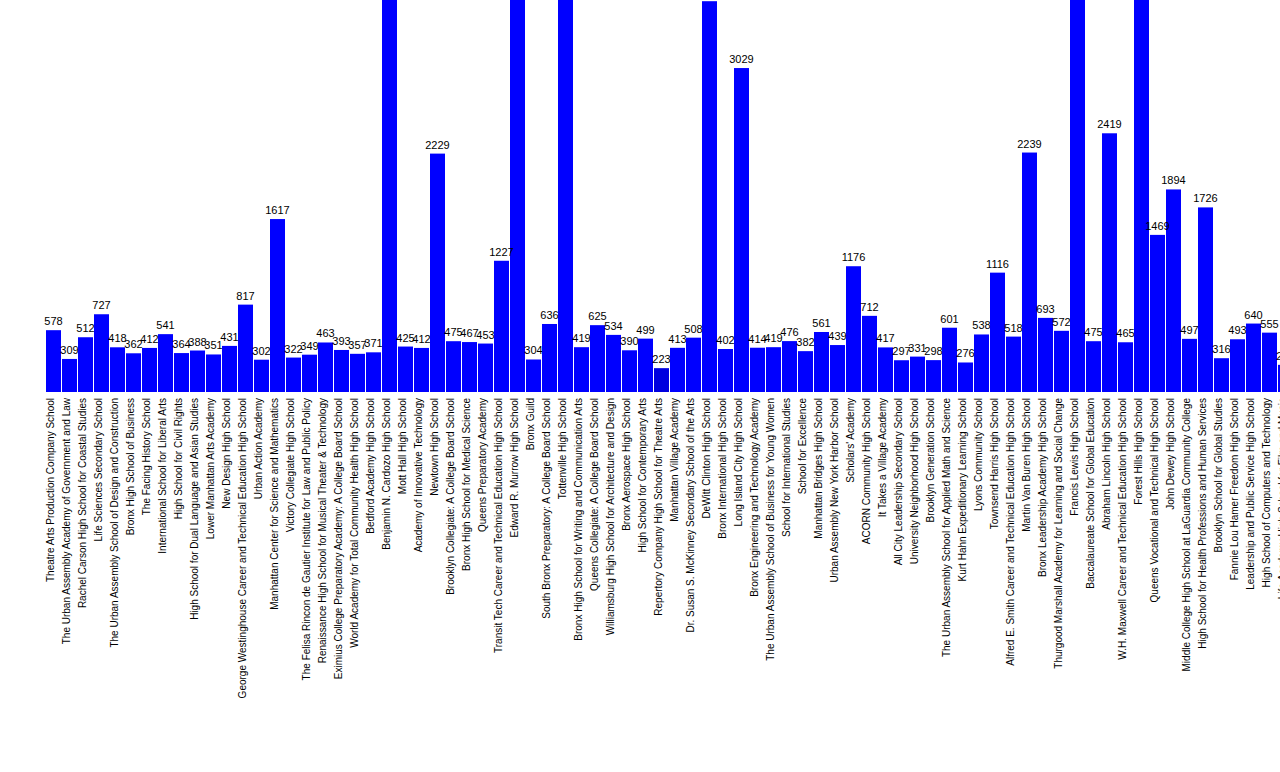
==== commit f5dacbc0: "small code fixes and a colorscale added" ====
--- a/finalassignment/index.html
+++ b/finalassignment/index.html
@@ -30,29 +30,30 @@
 	Multiple regression<br>
 	Desicion trees<br>
 	<br>
-	<b>What we need:</b> <br>
-	Map of NYC for geoplots <br>
-	Map of NYC with school districts <br>
-	
-	
-	<br>
-	<br>
-	<div id="ass2Map"></div>	
+	<br>
+	<div id="numberOfSchoolsMap"></div>
+	<br>
+	The left map is representing the number of graduate students. Right side is the number of students that goes to college after highschool.
+	<div>
+	<span id="gradPercentageMap"></span>	
+	<span id="colorscale"></span>	
+	<span id="collegePercentageMap"></span>	
+	</div>
 	<br>
 	<div id="barWithNumberOfStudents"></div>	
 	<br>
 	
-	<script type="text/javascript">
-	
-	var w = 800;
-	var h = 800;
-	d3.json("HS-data.json", function(json) {
+	<!-- Number of schools in districts -->
+	<script type="text/javascript">
+	d3.json("Dataset.json", function(json) {
 		schooldata = json["data"];
+		var w = 800;
+		var h = 800;
 		
 		d3.json("districts.json", function(json) {
 			var colorScale = d3.scale.linear()
 				.range(['#c7e9c0', '#31a354']) // or use hex values
-				.domain([0, 30]);
+				.domain([5, 30]);
 	
 			var center = d3.geo.centroid(json)
 			var offset = [300, 0];
@@ -65,7 +66,7 @@
 			var path = d3.geo.path()
 								.projection(projection);
 			
-			var svg = d3.select("#ass2Map")
+			var svg = d3.select("#numberOfSchoolsMap")
 								.append("svg")
 								.attr("width", w)
 								.attr("height", h);
@@ -82,18 +83,170 @@
 							numofschools = numofschools + 1;
 						}
 					}
-					//document.write(numofschools+" schools in district " +json["features"][i]["properties"]["school_dist"]+ "<br>");
 					
-				   return colorScale(numofschools);
+				    return colorScale(numofschools);
 			   });
 
 		});
 	});
 	
+	</script>
+	
+	<!-- Number of graduates map -->
+	<script type="text/javascript">
+	
+	d3.json("Dataset.json", function(json) {
+		schooldata = json["data"];
+		
+		d3.json("districts.json", function(json) {
+				
+			var w = 700;
+			var h = 800;
+			var colorScale = d3.scale.linear()
+				.range(['#d62728', '#2ca02c']) // or use hex values
+				.domain([40, 80]);
+	
+			var center = d3.geo.centroid(json)
+			var offset = [300, 0];
+			var projection = d3.geo.conicEqualArea().scale([76000])
+								.translate([480, 250])
+								.center([22.15, 40.80])
+								.rotate([96, 0])
+								.parallels([29.5, 45.5]);
+
+			var path = d3.geo.path()
+								.projection(projection);
+			
+			var svg = d3.select("#gradPercentageMap")
+								.append("svg")
+								.attr("width", w)
+								.attr("height", h);
+								
+			svg.selectAll("path")
+			   .data(json.features)
+			   .enter()
+			   .append("path")
+			   .attr("d", path)
+			   .style("fill", function(d, i) { 
+					numofschools = 0;
+					gradPercentage = 0;
+					for(school in schooldata){
+						if(schooldata[school]["District"] === json["features"][i]["properties"]["school_dist"]){
+							numofschools = numofschools + 1;
+							gradPercentage = gradPercentage + parseInt(schooldata[school]["Graduation"]);
+						}
+					}
+					//document.write(numofschools+" schools in district " +json["features"][i]["properties"]["school_dist"]+ " have graduation percentage "+gradPercentage/numofschools+"<br>");
+					
+				    return colorScale(gradPercentage/numofschools);
+			   });
+
+		});
+	});
+	</script>
+	
+	<!-- Color scale -->
+	<script type="text/javascript">
+		var myScale = [30, 35, 40, 45, 50, 55, 60, 65, 70, 75, 80, 85, 90, 95, 100];
+		var scaleW = 83;
+		var scaleH = 600;
+		var thisColorScale = d3.scale.linear()
+				.range(['#d62728', '#2ca02c']) // or use hex values
+				.domain([40, 80]);
+			
+		var colorscaleSvg = d3.select("#colorscale")
+							.append("svg")
+							.attr("width", scaleW)
+							.attr("height", scaleH);
+		colorscaleSvg.selectAll("rect")
+			   .data(myScale)	
+			   .enter()
+			   .append("rect")
+			   .attr("x", 25)
+			   .attr("y", function(d, i) {
+					return i*25;
+			   })
+			   .attr("width", 25)
+			   .attr("height", 25)
+			   .attr("fill", function(d, i) {
+					return thisColorScale(myScale[i]);
+			   });
+		
+			//Create labels
+		colorscaleSvg.selectAll("text")
+			   .data(myScale)
+			   .enter()
+			   .append("text")
+			   .text(function(d) {
+					return d + "%";
+			   })
+			   .attr("x", 54)
+			   .attr("y", function(d, i) {
+					return i*25+17;
+			   })
+			   .attr("font-family", "sans-serif")
+			   .attr("font-size", "10px")
+			   .attr("fill", "black");
+		
+	</script>
+	
+	<!-- Number of graduates map -->
+	<script type="text/javascript">
+	
+	d3.json("Dataset.json", function(json) {
+		schooldata = json["data"];
+		
+		d3.json("districts.json", function(json) {
+			var w = 700;
+			var h = 800;
+			var colorScale = d3.scale.linear()
+				.range(['#d62728', '#2ca02c']) // or use hex values
+				.domain([40, 80]);
+	
+			var center = d3.geo.centroid(json)
+			var offset = [300, 0];
+			var projection = d3.geo.conicEqualArea().scale([76000])
+								.translate([480, 250])
+								.center([22.15, 40.80])
+								.rotate([96, 0])
+								.parallels([29.5, 45.5]);
+
+			var path = d3.geo.path()
+								.projection(projection);
+			
+			var svg = d3.select("#collegePercentageMap")
+								.append("svg")
+								.attr("width", w)
+								.attr("height", h);
+								
+			svg.selectAll("path")
+			   .data(json.features)
+			   .enter()
+			   .append("path")
+			   .attr("d", path)
+			   .style("fill", function(d, i) { 
+					numofschools = 0;
+					collegePercentage = 0;
+					for(school in schooldata){
+						if(schooldata[school]["District"] === json["features"][i]["properties"]["school_dist"]){
+							numofschools = numofschools + 1;
+							collegePercentage = collegePercentage + parseInt(schooldata[school]["College"]);
+						}
+					}
+					//document.write(numofschools+" schools in district " +json["features"][i]["properties"]["school_dist"]+ " have college percentage "+collegePercentage/numofschools+"<br>");
+					
+				    return colorScale(collegePercentage/numofschools);
+			   });
+
+		});
+	});
+	
 						
 	
 	</script>
 	
+	
+	<!-- barchart with students/school -->
 	<script type="text/javascript">
 
 	var barw = 5500;
@@ -113,7 +266,7 @@
 			
 	
 	var highschoolDataset;
-	d3.json("HS-data.json", function(json) {
+	d3.json("Dataset.json", function(json) {
 			highschoolDataset = json["data"];
 			focusScaleX = d3.scale.ordinal()
 						.domain(d3.range(highschoolDataset.length))
@@ -191,7 +344,7 @@
 				.attr("class", "year")
 				.attr("text-anchor", "middle")
 				.attr("x", w/2)
-				.attr("y", barh/3)
+				.attr("y", 150)
 				.attr("font-family", "sans-serif")
 				.attr("font-size", "12px")
 				.text("Number of students in the "+schools+" schools of NYC. The total number of students are: " + totalnumber + " with an avarage of " + totalnumber/schools + " in each school");
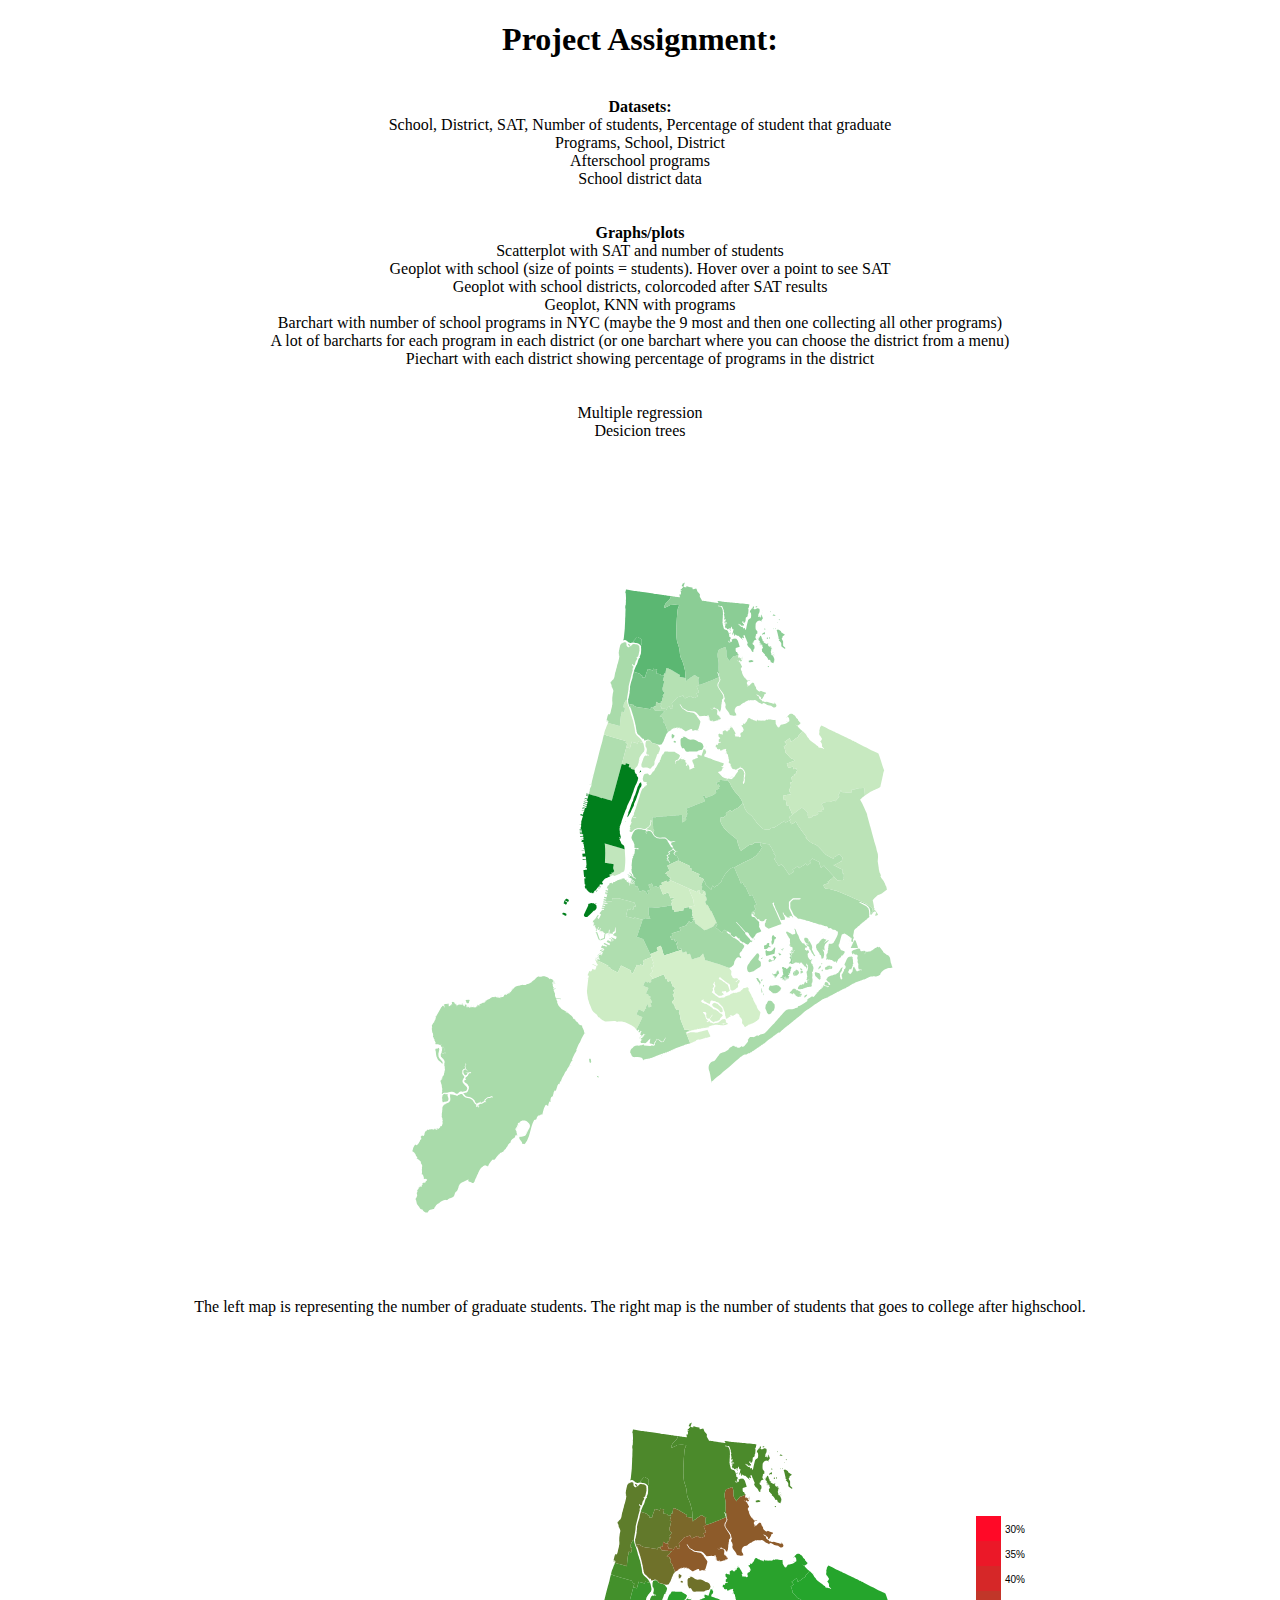
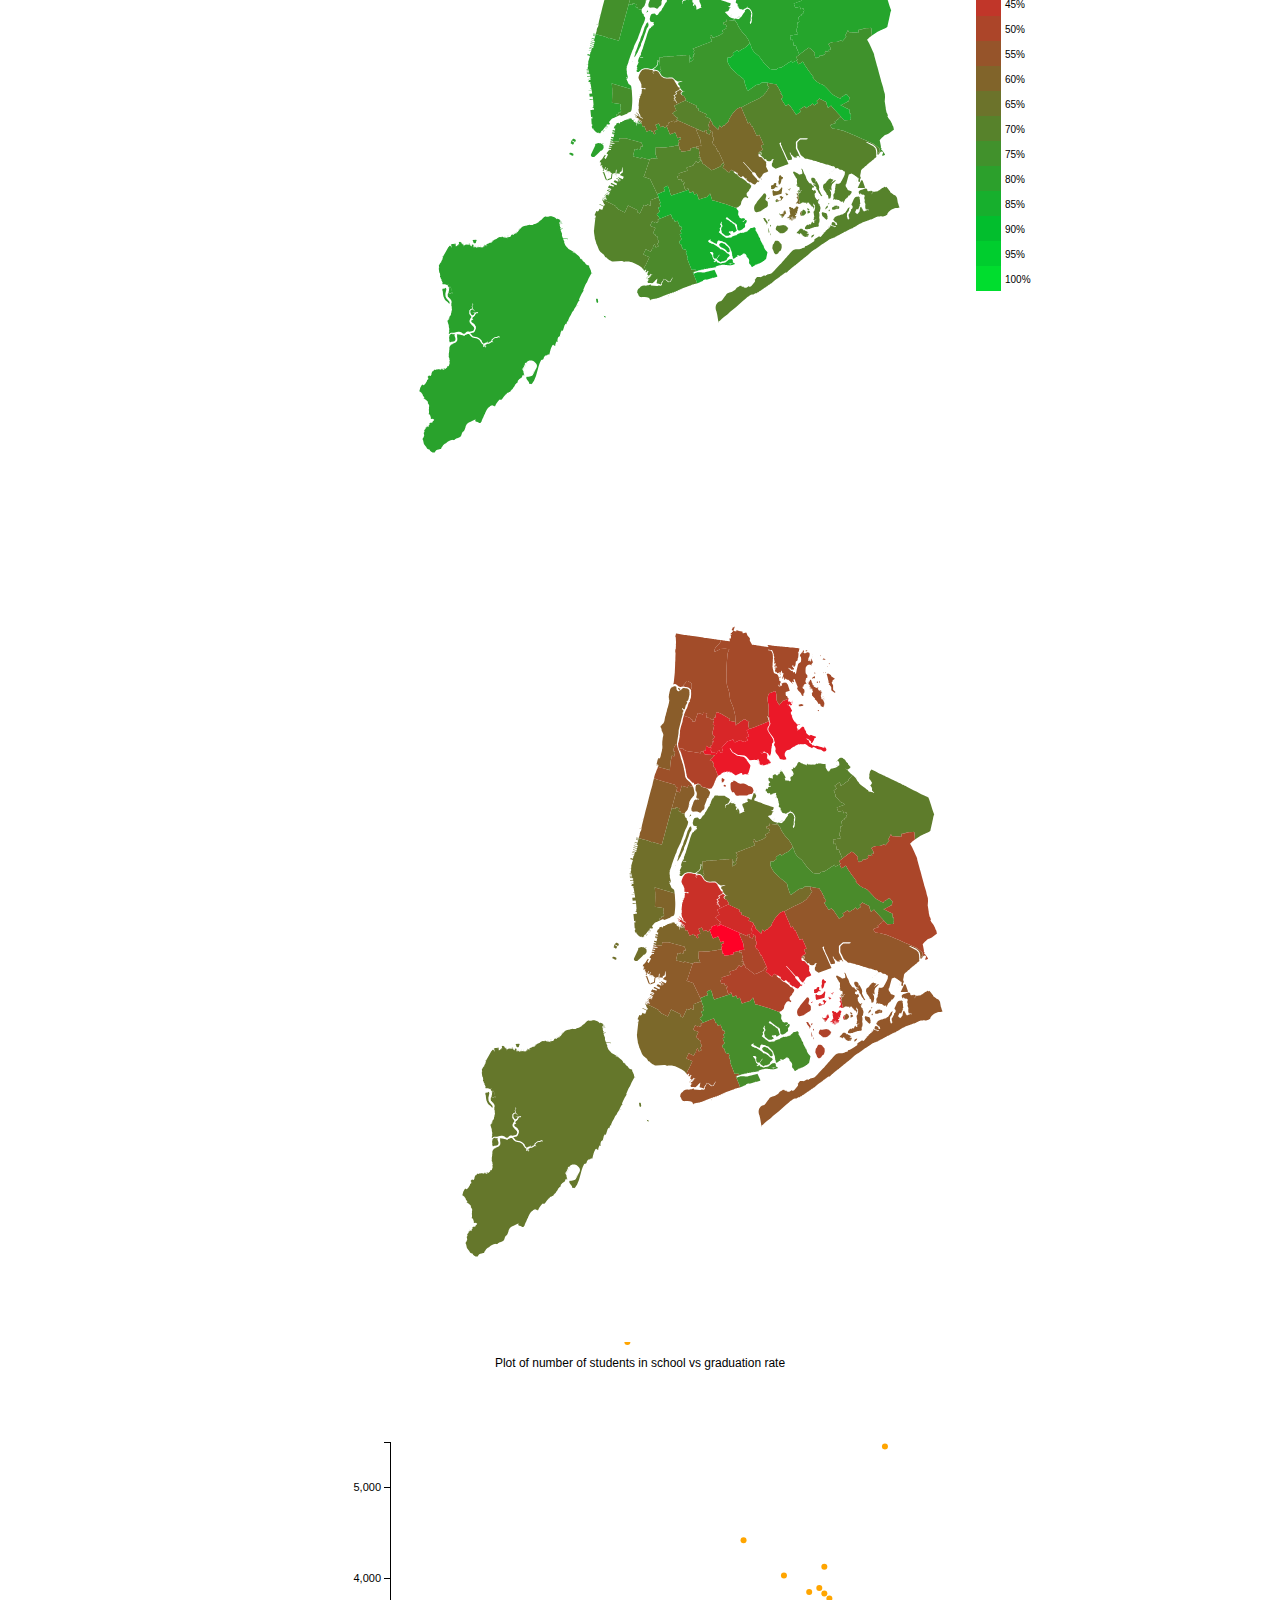
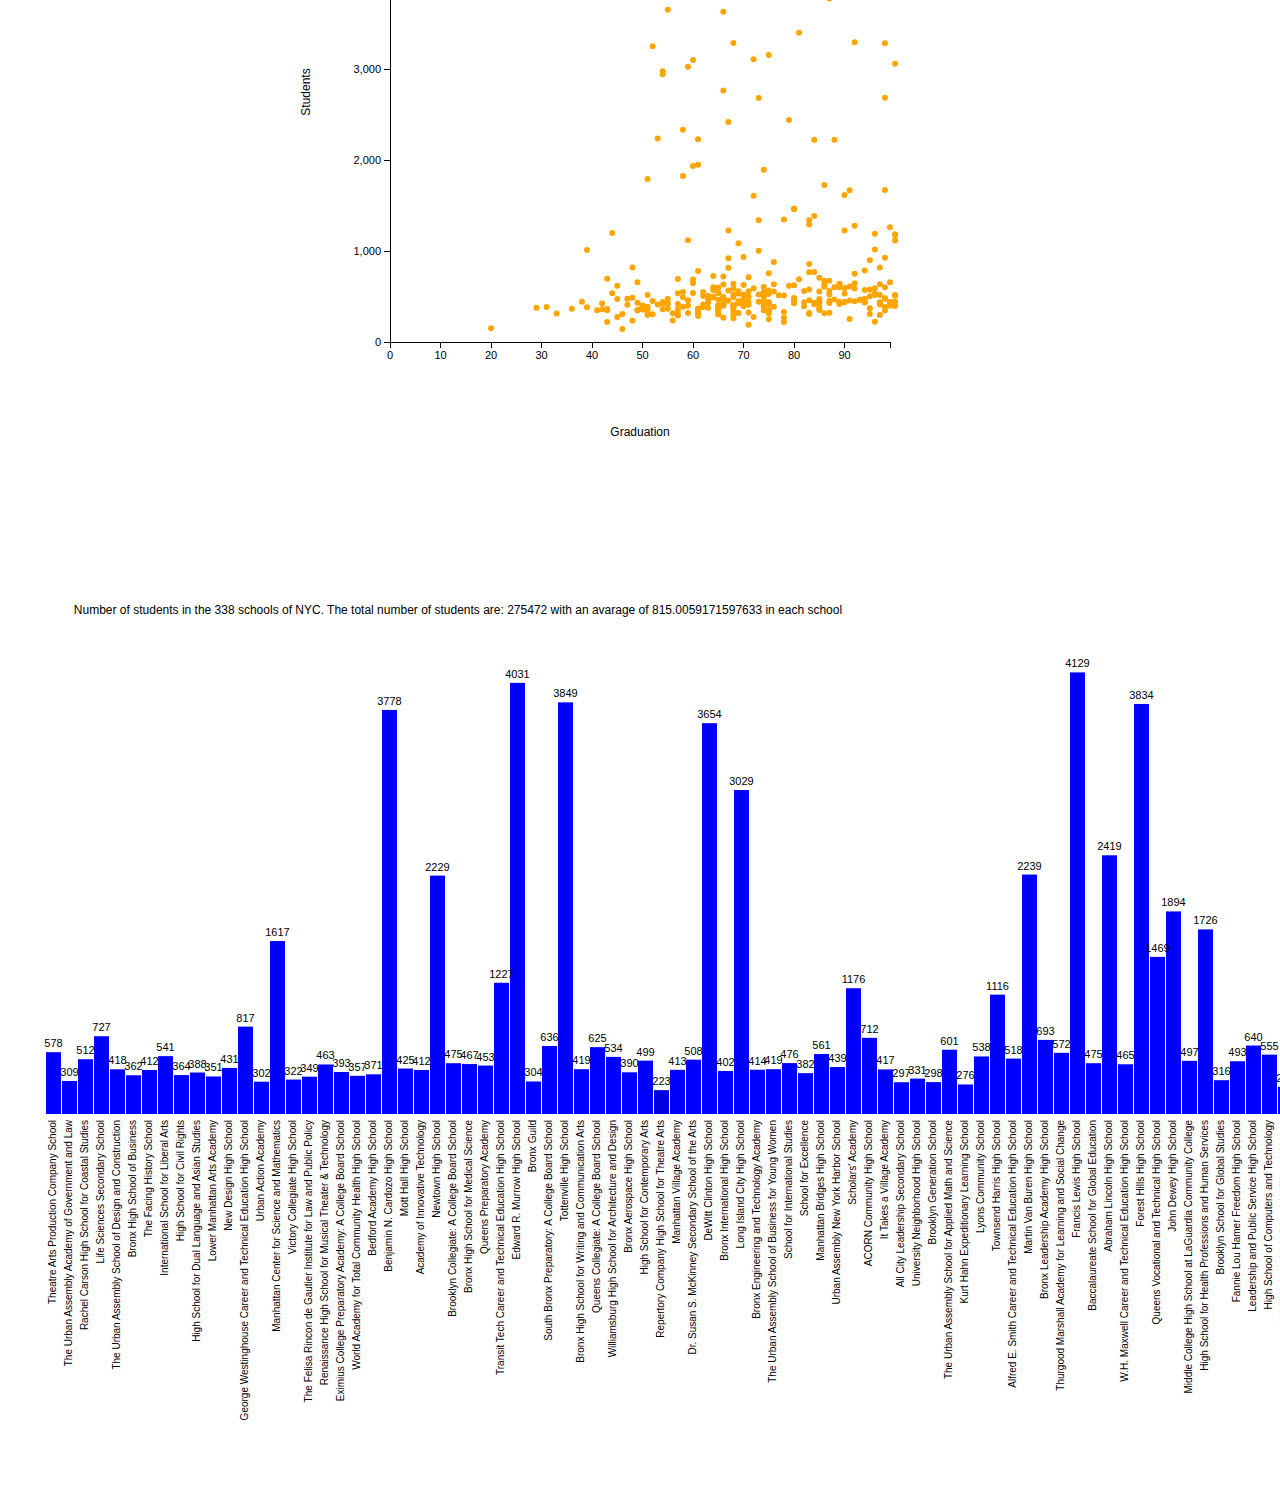
==== commit 3ba479f2: "scatterplot and code cleanup" ====
--- a/finalassignment/index.html
+++ b/finalassignment/index.html
@@ -33,120 +33,127 @@
 	<br>
 	<div id="numberOfSchoolsMap"></div>
 	<br>
-	The left map is representing the number of graduate students. Right side is the number of students that goes to college after highschool.
+	The left map is representing the number of graduate students. The right map is the number of students that goes to college after highschool.
 	<div>
 	<span id="gradPercentageMap"></span>	
 	<span id="colorscale"></span>	
 	<span id="collegePercentageMap"></span>	
 	</div>
 	<br>
+	<div id="scatterWithNumberOfStudentsGraduationrate"></div>
+	<br>
 	<div id="barWithNumberOfStudents"></div>	
 	<br>
 	
 	<!-- Number of schools in districts -->
 	<script type="text/javascript">
+	var schooldata;
+	var districts;
 	d3.json("Dataset.json", function(json) {
 		schooldata = json["data"];
+		
+		d3.json("districts.json", function(json) {
+			districts = json;
+			
+			createMapWithNumberOfSchoolsInDistrict();
+			createMapWithGradRate();
+			createColorScale();
+			createMapWithCollegePercentage();
+		});
+		createScatterplotWithNumberOfStudentsAndGradRate();
+		createBarchartWithStudentsInSchool();
+		
+	});
+	
+	function createMapWithNumberOfSchoolsInDistrict(){
+	
 		var w = 800;
 		var h = 800;
-		
-		d3.json("districts.json", function(json) {
-			var colorScale = d3.scale.linear()
+	
+		var colorScale = d3.scale.linear()
 				.range(['#c7e9c0', '#31a354']) // or use hex values
 				.domain([5, 30]);
 	
-			var center = d3.geo.centroid(json)
-			var offset = [300, 0];
-			var projection = d3.geo.conicEqualArea().scale([76000])
-								.translate([480, 250])
-								.center([22.15, 40.80])
-								.rotate([96, 0])
-								.parallels([29.5, 45.5]);
-
-			var path = d3.geo.path()
-								.projection(projection);
-			
-			var svg = d3.select("#numberOfSchoolsMap")
-								.append("svg")
-								.attr("width", w)
-								.attr("height", h);
-								
-			svg.selectAll("path")
-			   .data(json.features)
-			   .enter()
-			   .append("path")
-			   .attr("d", path)
-			   .style("fill", function(d, i) { 
-					numofschools = 0;
-					for(school in schooldata){
-						if(schooldata[school]["District"] === json["features"][i]["properties"]["school_dist"]){
-							numofschools = numofschools + 1;
-						}
+		var center = d3.geo.centroid(districts)
+		var offset = [300, 0];
+		var projection = d3.geo.conicEqualArea().scale([76000])
+							.translate([480, 250])
+							.center([22.15, 40.80])
+							.rotate([96, 0])
+							.parallels([29.5, 45.5]);
+
+		var path = d3.geo.path()
+							.projection(projection);
+		
+		var svg = d3.select("#numberOfSchoolsMap")
+							.append("svg")
+							.attr("width", w)
+							.attr("height", h);
+							
+		svg.selectAll("path")
+		   .data(districts.features)
+		   .enter()
+		   .append("path")
+		   .attr("d", path)
+		   .style("fill", function(d, i) { 
+				numofschools = 0;
+				for(school in schooldata){
+					if(schooldata[school]["District"] === districts["features"][i]["properties"]["school_dist"]){
+						numofschools = numofschools + 1;
 					}
-					
-				    return colorScale(numofschools);
-			   });
-
-		});
-	});
-	
-	</script>
-	
-	<!-- Number of graduates map -->
-	<script type="text/javascript">
-	
-	d3.json("Dataset.json", function(json) {
-		schooldata = json["data"];
-		
-		d3.json("districts.json", function(json) {
-				
-			var w = 700;
-			var h = 800;
-			var colorScale = d3.scale.linear()
-				.range(['#d62728', '#2ca02c']) // or use hex values
-				.domain([40, 80]);
-	
-			var center = d3.geo.centroid(json)
-			var offset = [300, 0];
-			var projection = d3.geo.conicEqualArea().scale([76000])
-								.translate([480, 250])
-								.center([22.15, 40.80])
-								.rotate([96, 0])
-								.parallels([29.5, 45.5]);
-
-			var path = d3.geo.path()
-								.projection(projection);
-			
-			var svg = d3.select("#gradPercentageMap")
-								.append("svg")
-								.attr("width", w)
-								.attr("height", h);
-								
-			svg.selectAll("path")
-			   .data(json.features)
-			   .enter()
-			   .append("path")
-			   .attr("d", path)
-			   .style("fill", function(d, i) { 
-					numofschools = 0;
-					gradPercentage = 0;
-					for(school in schooldata){
-						if(schooldata[school]["District"] === json["features"][i]["properties"]["school_dist"]){
-							numofschools = numofschools + 1;
-							gradPercentage = gradPercentage + parseInt(schooldata[school]["Graduation"]);
-						}
+				}
+				
+				return colorScale(numofschools);
+			});
+	
+	}
+	
+	//Number of graduates map
+	function createMapWithGradRate(){
+		var w = 700;
+		var h = 800;
+		var colorScale = d3.scale.linear()
+			.range(['#d62728', '#2ca02c']) // or use hex values
+			.domain([40, 80]);
+
+		var center = d3.geo.centroid(districts)
+		var offset = [300, 0];
+		var projection = d3.geo.conicEqualArea().scale([76000])
+							.translate([480, 250])
+							.center([22.15, 40.80])
+							.rotate([96, 0])
+							.parallels([29.5, 45.5]);
+
+		var path = d3.geo.path()
+							.projection(projection);
+		
+		var svg = d3.select("#gradPercentageMap")
+							.append("svg")
+							.attr("width", w)
+							.attr("height", h);
+							
+		svg.selectAll("path")
+		   .data(districts.features)
+		   .enter()
+		   .append("path")
+		   .attr("d", path)
+		   .style("fill", function(d, i) { 
+				numofschools = 0;
+				gradPercentage = 0;
+				for(school in schooldata){
+					if(schooldata[school]["District"] === districts["features"][i]["properties"]["school_dist"]){
+						numofschools = numofschools + 1;
+						gradPercentage = gradPercentage + parseInt(schooldata[school]["Graduation"]);
 					}
-					//document.write(numofschools+" schools in district " +json["features"][i]["properties"]["school_dist"]+ " have graduation percentage "+gradPercentage/numofschools+"<br>");
-					
-				    return colorScale(gradPercentage/numofschools);
-			   });
-
-		});
-	});
-	</script>
-	
-	<!-- Color scale -->
-	<script type="text/javascript">
+				}
+				
+				return colorScale(gradPercentage/numofschools);
+		   });
+	
+	}
+	
+	//color scale
+	function createColorScale(){
 		var myScale = [30, 35, 40, 45, 50, 55, 60, 65, 70, 75, 80, 85, 90, 95, 100];
 		var scaleW = 83;
 		var scaleH = 600;
@@ -186,98 +193,80 @@
 			   })
 			   .attr("font-family", "sans-serif")
 			   .attr("font-size", "10px")
-			   .attr("fill", "black");
-		
-	</script>
-	
-	<!-- Number of graduates map -->
-	<script type="text/javascript">
-	
-	d3.json("Dataset.json", function(json) {
-		schooldata = json["data"];
-		
-		d3.json("districts.json", function(json) {
-			var w = 700;
-			var h = 800;
-			var colorScale = d3.scale.linear()
-				.range(['#d62728', '#2ca02c']) // or use hex values
-				.domain([40, 80]);
-	
-			var center = d3.geo.centroid(json)
-			var offset = [300, 0];
-			var projection = d3.geo.conicEqualArea().scale([76000])
-								.translate([480, 250])
-								.center([22.15, 40.80])
-								.rotate([96, 0])
-								.parallels([29.5, 45.5]);
-
-			var path = d3.geo.path()
-								.projection(projection);
-			
-			var svg = d3.select("#collegePercentageMap")
-								.append("svg")
-								.attr("width", w)
-								.attr("height", h);
-								
-			svg.selectAll("path")
-			   .data(json.features)
-			   .enter()
-			   .append("path")
-			   .attr("d", path)
-			   .style("fill", function(d, i) { 
-					numofschools = 0;
-					collegePercentage = 0;
-					for(school in schooldata){
-						if(schooldata[school]["District"] === json["features"][i]["properties"]["school_dist"]){
-							numofschools = numofschools + 1;
-							collegePercentage = collegePercentage + parseInt(schooldata[school]["College"]);
-						}
+			   .attr("fill", "black");		   
+	}	
+	
+	//Number of graduates map -->
+	function createMapWithCollegePercentage(){
+
+		var w = 700;
+		var h = 800;
+		var colorScale = d3.scale.linear()
+			.range(['#d62728', '#2ca02c']) // or use hex values
+			.domain([40, 80]);
+
+		var center = d3.geo.centroid(districts)
+		var offset = [300, 0];
+		var projection = d3.geo.conicEqualArea().scale([76000])
+							.translate([480, 250])
+							.center([22.15, 40.80])
+							.rotate([96, 0])
+							.parallels([29.5, 45.5]);
+
+		var path = d3.geo.path()
+							.projection(projection);
+		
+		var svg = d3.select("#collegePercentageMap")
+							.append("svg")
+							.attr("width", w)
+							.attr("height", h);
+							
+		svg.selectAll("path")
+		   .data(districts.features)
+		   .enter()
+		   .append("path")
+		   .attr("d", path)
+		   .style("fill", function(d, i) { 
+				numofschools = 0;
+				collegePercentage = 0;
+				for(school in schooldata){
+					if(schooldata[school]["District"] === districts["features"][i]["properties"]["school_dist"]){
+						numofschools = numofschools + 1;
+						collegePercentage = collegePercentage + parseInt(schooldata[school]["College"]);
 					}
-					//document.write(numofschools+" schools in district " +json["features"][i]["properties"]["school_dist"]+ " have college percentage "+collegePercentage/numofschools+"<br>");
-					
-				    return colorScale(collegePercentage/numofschools);
-			   });
-
-		});
-	});
-	
-						
-	
-	</script>
-	
-	
-	<!-- barchart with students/school -->
-	<script type="text/javascript">
-
-	var barw = 5500;
-	var barh = 1000;
-	
-	var focusScaleX;
-	var focusScaleY;
-	var totalnumber = 0;
-	var schools = 0;
-
-
-	var barsvg = d3.select("#barWithNumberOfStudents")
-			.append("svg")
-			.attr("class", "barchart")
-			.attr("width", barw)
-			.attr("height", barh);
-			
-	
-	var highschoolDataset;
-	d3.json("Dataset.json", function(json) {
-			highschoolDataset = json["data"];
+				}
+				
+				return colorScale(collegePercentage/numofschools);
+		   });
+	}
+	
+	//barchart with students/school -->
+	function createBarchartWithStudentsInSchool(){
+		
+		var barw = 5500;
+		var barh = 1000;
+		
+		var focusScaleX;
+		var focusScaleY;
+		var totalnumber = 0;
+		var schools = 0;
+
+		var barsvg = d3.select("#barWithNumberOfStudents")
+				.append("svg")
+				.attr("class", "barchart")
+				.attr("width", barw)
+				.attr("height", barh);
+				
 			focusScaleX = d3.scale.ordinal()
-						.domain(d3.range(highschoolDataset.length))
+						.domain(d3.range(schooldata.length))
 						.rangeRoundBands([0, barw], 0.05);
 			focusScaleY = d3.scale.linear()
-							.domain([0, d3.max(highschoolDataset, function(d){ return d["Students"]; })])
+							.domain([0, d3.max(schooldata, function(d){ return d["Students"]; })])
 							.range([0, barh-900]);
 			
 			//Create bars
 			barsvg.selectAll("rect")
-			   .data(highschoolDataset)	
+			   .data(schooldata)	
 			   .enter()
 			   .append("rect")
 			   .attr("x", function(d, i) {
@@ -300,7 +289,7 @@
 			   
 			//Create labels
 			barsvg.selectAll("text")
-			   .data(highschoolDataset)
+			   .data(schooldata)
 			   .enter()
 			   .append("text")
 				.attr("transform", "rotate(-90)")
@@ -309,7 +298,7 @@
 			   })
 			   .attr("text-anchor", "end")
 			   .attr("y", function(d, i) {
-					return focusScaleX(i) + focusScaleX.rangeBand() / 2;
+					return focusScaleX(i) + focusScaleX.rangeBand() / 2 + 2;
 			   })
 			   .attr("x", function(d) {
 					return -barh + 344;
@@ -321,7 +310,7 @@
 			   
 			   //Create more labels
 			barsvg.selectAll("text.Students")
-			   .data(highschoolDataset)
+			   .data(schooldata)
 			   .enter()
 			   .append("text")
 			   .attr("class", "Students")
@@ -343,12 +332,120 @@
 			barsvg.append("text")
 				.attr("class", "year")
 				.attr("text-anchor", "middle")
-				.attr("x", w/2)
+				.attr("x", 450)
 				.attr("y", 150)
 				.attr("font-family", "sans-serif")
 				.attr("font-size", "12px")
 				.text("Number of students in the "+schools+" schools of NYC. The total number of students are: " + totalnumber + " with an avarage of " + totalnumber/schools + " in each school");
-		});
+	
+	}
+	
+	//Scatterplot with number of students / graduation rate -->
+	
+	
+		function createScatterplotWithNumberOfStudentsAndGradRate(){
+				
+			var w = 700;
+			var h = 700;
+			var padding = 100;
+			
+			var svg = d3.select("#scatterWithNumberOfStudentsGraduationrate")
+					.append("svg")
+					.attr("width", w)
+					.attr("height", h);	
+			
+			var scaleX = d3.scale.linear()
+						.domain([0, d3.max(schooldata, function(d){
+						return d["Graduation"];  //x-axis
+						})])
+						.range([padding, w-padding]);
+			var scaleY = d3.scale.linear()
+						.domain([0, d3.max(schooldata, function(d){
+						//return d["Students"];  //y-axis
+						return 5500 //pga fejl i datasettet
+						})])
+						.range([h-padding, padding]);
+			var rScale = d3.scale.linear()
+						 .domain([0, d3.max(schooldata, function(d) { 
+						 return d["College"];  //point size
+						 })])
+						 .range([3, 3]); //To enable point size change here...
+				  
+				  
+			svg.selectAll("circle")
+				.data(schooldata)
+				.enter()
+				.append("circle")
+				.attr({
+					cx: function(d){return scaleX(d["Graduation"]);}, //x-axis
+					cy: function(d){return scaleY(d["Students"]);}, //y-axis
+					r:  function(d) { return rScale(d["College"]);}, //point size
+					fill: function(d) { return "orange";}
+				});
+			svg.selectAll("text")
+				.data(schooldata)
+				.enter()
+				.append("text")
+				.text(function(d){
+					//return d["Name"]; 
+					return "";
+				}) //What the label at the point should say
+				.attr("x", function(d) { return scaleX(d["Graduation"]); }) //x-axis
+				.attr("y", function(d) { return scaleY(d["Students"]); }) //y-axis
+				.attr("font-family", "sans-serif")
+				.attr("font-size", "12px")
+				.attr("text-anchor", "middle")
+				.attr("class", "district")
+				.attr("fill", "black");
+			
+			svg.append("text")
+				.attr("class", "x label")
+				.attr("text-anchor", "middle")
+				.attr("x", w/2)
+				.attr("y", h - 6)
+				.attr("font-family", "sans-serif")
+				.attr("font-size", "12px")
+				.text("Graduation"); //x-axis
+				
+			svg.append("text")
+				.attr("class", "y label")
+				.attr("text-anchor", "middle")
+				.attr("y", 20)
+				.attr("x", -(h/2))
+				.attr("font-family", "sans-serif")
+				.attr("font-size", "12px")
+				.attr("transform", "rotate(-90)")
+				.text("Students"); //y-axis
+			
+			svg.append("text")
+				.attr("class", "year")
+				.attr("text-anchor", "middle")
+				.attr("x", w/2)
+				.attr("y", 25)
+				.attr("font-family", "sans-serif")
+				.attr("font-size", "12px")
+				.text("Plot of number of students in school vs graduation rate"); //Title of scatterplot
+			
+			var xAxis = d3.svg.axis()
+					  .scale(scaleX)
+					  .ticks(8)
+					  .orient("bottom");
+			var yAxis = d3.svg.axis()
+					  .scale(scaleY)
+					  .ticks(8)
+					  .orient("left");
+			svg.append("g")
+				.attr("class", "axis")
+				.attr("transform", "translate(0," + (h - padding) + ")")
+				.call(xAxis);
+			svg.append("g")
+				.attr("class", "axis")
+				.attr("transform", "translate("+padding+",0)")
+				.call(yAxis);
+			
+		}
+	
+	
 	
 	</script>
 </body>
